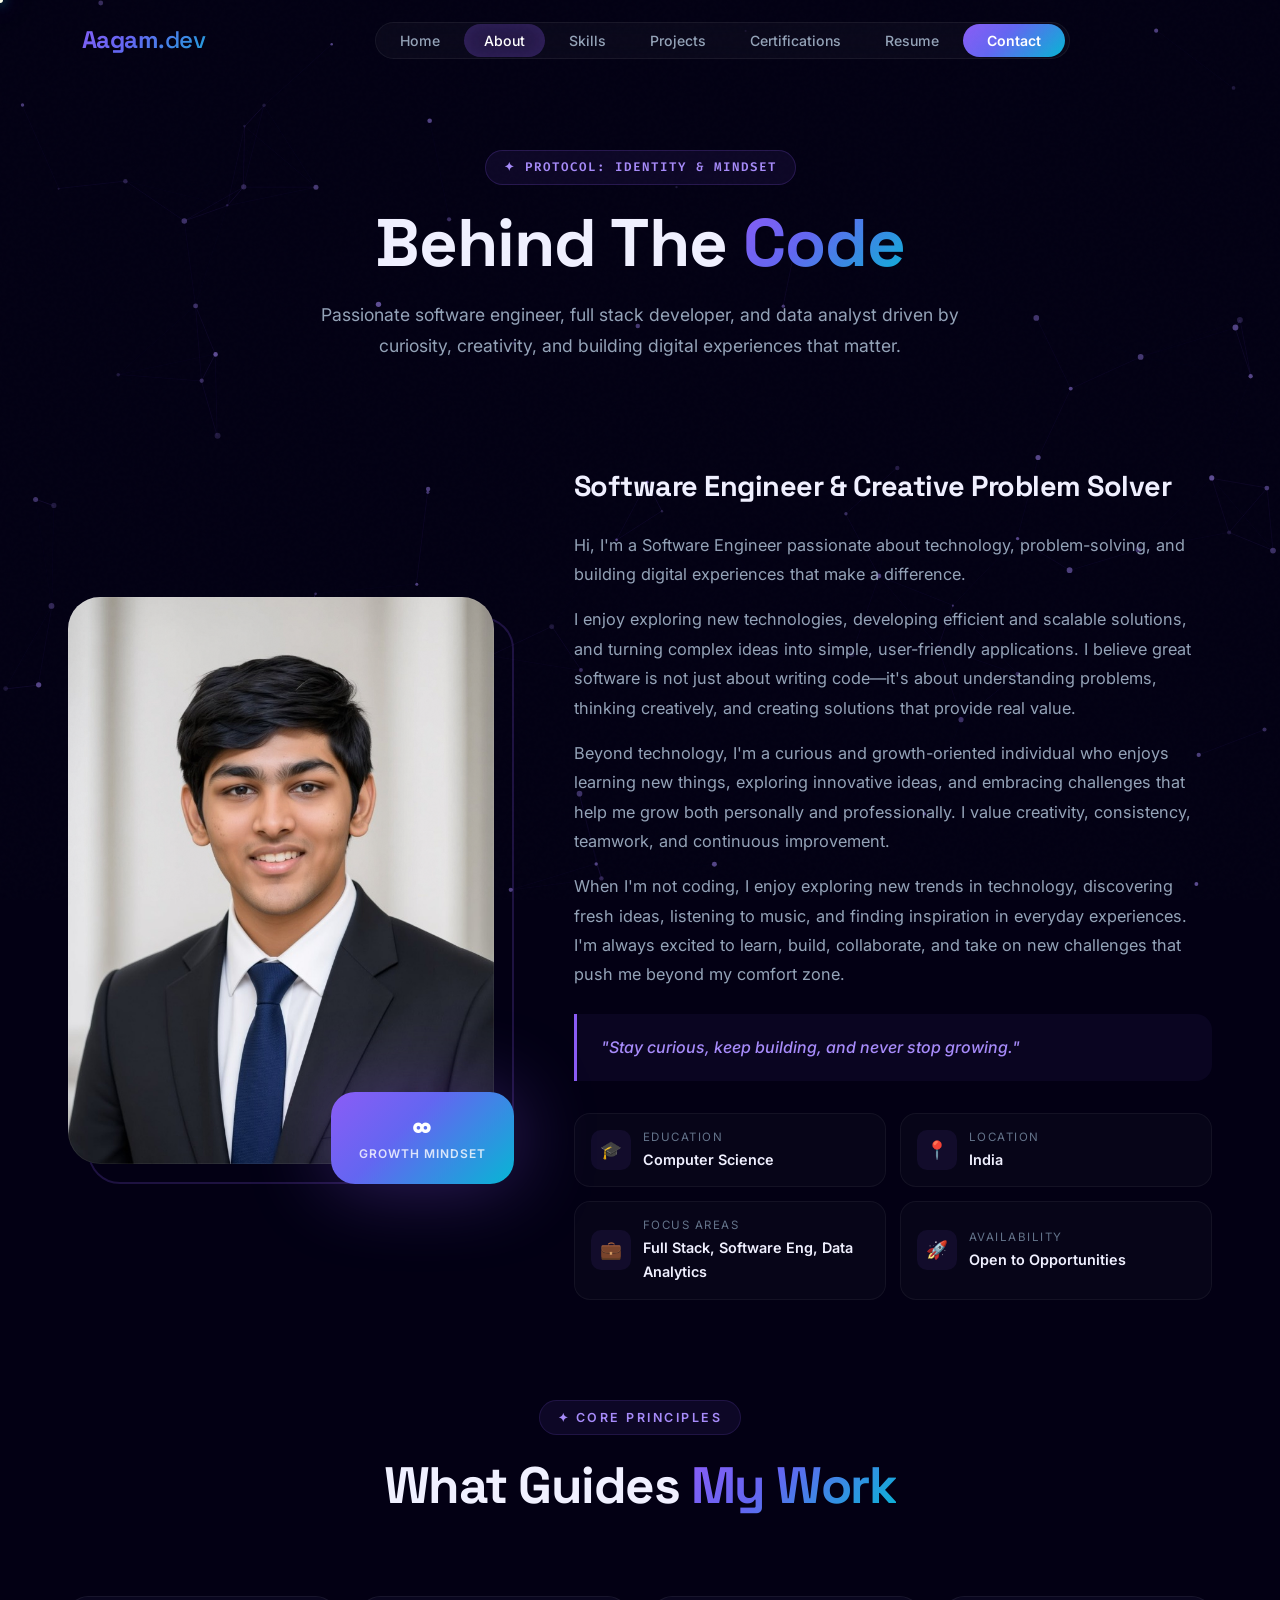
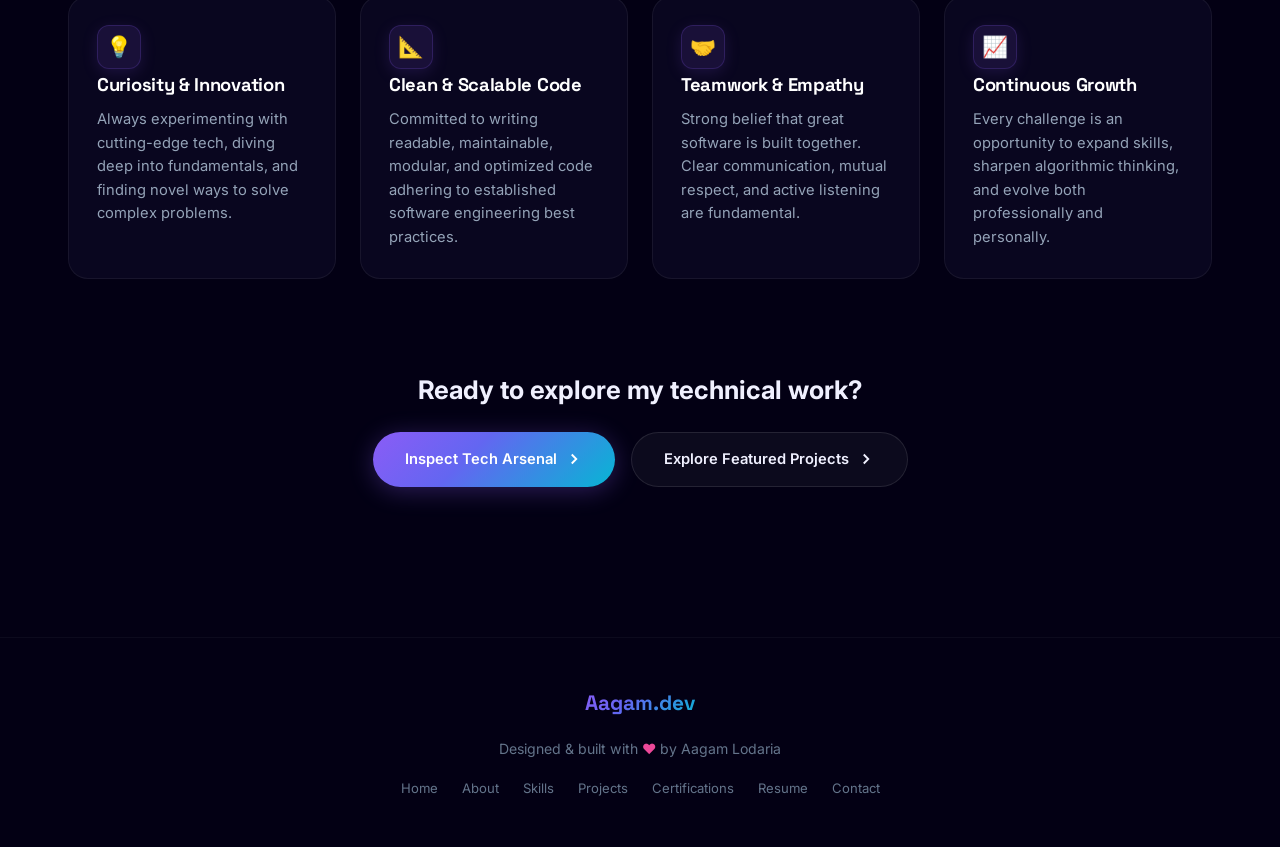
==== about.html @ 5f5c54a5 "Initial Portfolio Website Launch First official launch of my professional portfolio website." ====
<!DOCTYPE html>
<html lang="en">
<head>
  <meta charset="UTF-8">
  <meta name="viewport" content="width=device-width, initial-scale=1.0">
  <meta name="description" content="About Aagam Lodaria — Software Engineer, Full Stack Developer & Data Analyst. Learn about my philosophy, values, and journey.">
  <title>About Me — Aagam Lodaria</title>
  <link rel="stylesheet" href="style.css">
  <link rel="icon" href="data:image/svg+xml,<svg xmlns='http://www.w3.org/2000/svg' viewBox='0 0 100 100'><text y='.9em' font-size='90'>⚡</text></svg>">
</head>
<body data-theme="violet">

  <!-- Interactive Background Canvas -->
  <canvas id="neuroCanvas"></canvas>

  <!-- Custom Magnetic Cursor -->
  <div class="cursor-dot" id="cursorDot"></div>
  <div class="cursor-ring" id="cursorRing"></div>

  <!-- Scroll Progress Bar -->
  <div class="scroll-progress" id="scrollProgress"></div>

  <!-- Navigation -->
  <nav class="navbar" id="navbar">
    <div class="container">
      <a href="index.html" class="nav-logo">
        <span class="logo-bracket">&lt;</span>Aagam<span class="logo-dot">.dev</span><span class="logo-bracket">/&gt;</span>
      </a>
      <ul class="nav-links" id="navLinks">
        <li><a href="index.html" class="nav-link">Home</a></li>
        <li><a href="about.html" class="nav-link active">About</a></li>
        <li><a href="skills.html" class="nav-link">Skills</a></li>
        <li><a href="projects.html" class="nav-link">Projects</a></li>
        <li><a href="certifications.html" class="nav-link">Certifications</a></li>
        <li><a href="resume.html" class="nav-link">Resume</a></li>
        <li><a href="contact.html" class="nav-link nav-cta">Contact</a></li>
      </ul>
      <div class="nav-actions">
        <div class="nav-toggle" id="navToggle">
          <span></span>
          <span></span>
          <span></span>
        </div>
      </div>
    </div>
    <div class="nav-overlay" id="navOverlay"></div>
  </nav>

  <main id="mainContent">

    <!-- Page Header -->
    <section class="page-header-section">
      <div class="container">
        <div class="page-badge reveal">✦ Protocol: Identity & Mindset</div>
        <h1 class="page-title reveal reveal-delay-1">
          Behind The <span class="gradient-text">Code</span>
        </h1>
        <p class="page-subtitle reveal reveal-delay-2">
          Passionate software engineer, full stack developer, and data analyst driven by curiosity, creativity, and building digital experiences that matter.
        </p>
      </div>
    </section>

    <!-- Detailed About Section -->
    <section class="about" style="padding-top: 20px;">
      <div class="container">
        <div class="about-content">
          <div class="about-image-wrapper reveal reveal-delay-1">
            <div class="about-image">
              <img src="assets/images/aagam-photo.jpg" alt="Aagam Lodaria - Software Engineer">
            </div>
            <div class="about-image-frame"></div>
            <div class="about-badge">
              <div class="about-badge-number">∞</div>
              <div class="about-badge-label">Growth Mindset</div>
            </div>
          </div>

          <div class="about-text reveal reveal-delay-2">
            <h3>Software Engineer & Creative Problem Solver</h3>
            <p>
              Hi, I'm a Software Engineer passionate about technology, problem-solving, and building digital experiences that make a difference.
            </p>
            <p>
              I enjoy exploring new technologies, developing efficient and scalable solutions, and turning complex ideas into simple, user-friendly applications. I believe great software is not just about writing code—it's about understanding problems, thinking creatively, and creating solutions that provide real value.
            </p>
            <p>
              Beyond technology, I'm a curious and growth-oriented individual who enjoys learning new things, exploring innovative ideas, and embracing challenges that help me grow both personally and professionally. I value creativity, consistency, teamwork, and continuous improvement.
            </p>
            <p>
              When I'm not coding, I enjoy exploring new trends in technology, discovering fresh ideas, listening to music, and finding inspiration in everyday experiences. I'm always excited to learn, build, collaborate, and take on new challenges that push me beyond my comfort zone.
            </p>
            
            <div class="philosophy">
              "Stay curious, keep building, and never stop growing."
            </div>

            <div class="about-details">
              <div class="about-detail-item">
                <div class="about-detail-icon">🎓</div>
                <div class="about-detail-text">
                  <div class="about-detail-label">Education</div>
                  <div class="about-detail-value">Computer Science</div>
                </div>
              </div>
              <div class="about-detail-item">
                <div class="about-detail-icon">📍</div>
                <div class="about-detail-text">
                  <div class="about-detail-label">Location</div>
                  <div class="about-detail-value">India</div>
                </div>
              </div>
              <div class="about-detail-item">
                <div class="about-detail-icon">💼</div>
                <div class="about-detail-text">
                  <div class="about-detail-label">Focus Areas</div>
                  <div class="about-detail-value">Full Stack, Software Eng, Data Analytics</div>
                </div>
              </div>
              <div class="about-detail-item">
                <div class="about-detail-icon">🚀</div>
                <div class="about-detail-text">
                  <div class="about-detail-label">Availability</div>
                  <div class="about-detail-value">Open to Opportunities</div>
                </div>
              </div>
            </div>
          </div>
        </div>

        <!-- Core Engineering Pillars Grid -->
        <div style="margin-top: 100px;">
          <div class="section-header reveal">
            <div class="section-label">✦ Core Principles</div>
            <h2 class="section-title">
              What Guides <span class="gradient-text">My Work</span>
            </h2>
          </div>

          <div class="skills-grid" style="grid-template-columns: repeat(auto-fit, minmax(260px, 1fr));">
            <div class="skill-category reveal reveal-delay-1">
              <div class="skill-category-icon">💡</div>
              <h3>Curiosity & Innovation</h3>
              <p style="color: var(--text-secondary); font-size: 0.92rem; line-height: 1.6; margin-top: 8px;">
                Always experimenting with cutting-edge tech, diving deep into fundamentals, and finding novel ways to solve complex problems.
              </p>
            </div>

            <div class="skill-category reveal reveal-delay-2">
              <div class="skill-category-icon">📐</div>
              <h3>Clean & Scalable Code</h3>
              <p style="color: var(--text-secondary); font-size: 0.92rem; line-height: 1.6; margin-top: 8px;">
                Committed to writing readable, maintainable, modular, and optimized code adhering to established software engineering best practices.
              </p>
            </div>

            <div class="skill-category reveal reveal-delay-3">
              <div class="skill-category-icon">🤝</div>
              <h3>Teamwork & Empathy</h3>
              <p style="color: var(--text-secondary); font-size: 0.92rem; line-height: 1.6; margin-top: 8px;">
                Strong belief that great software is built together. Clear communication, mutual respect, and active listening are fundamental.
              </p>
            </div>

            <div class="skill-category reveal reveal-delay-4">
              <div class="skill-category-icon">📈</div>
              <h3>Continuous Growth</h3>
              <p style="color: var(--text-secondary); font-size: 0.92rem; line-height: 1.6; margin-top: 8px;">
                Every challenge is an opportunity to expand skills, sharpen algorithmic thinking, and evolve both professionally and personally.
              </p>
            </div>
          </div>
        </div>

        <!-- Next Page Navigation Banner -->
        <div style="margin: 90px 0 30px; text-align: center;" class="reveal">
          <h3 style="font-size: 1.6rem; margin-bottom: 20px;">Ready to explore my technical work?</h3>
          <div style="display: flex; gap: 16px; justify-content: center; flex-wrap: wrap;">
            <a href="skills.html" class="btn btn-primary">
              <span>Inspect Tech Arsenal</span>
              <svg width="18" height="18" viewBox="0 0 24 24" fill="none" stroke="currentColor" stroke-width="2.5"><polyline points="9 18 15 12 9 6"/></svg>
            </a>
            <a href="projects.html" class="btn btn-secondary">
              <span>Explore Featured Projects</span>
              <svg width="18" height="18" viewBox="0 0 24 24" fill="none" stroke="currentColor" stroke-width="2.5"><polyline points="9 18 15 12 9 6"/></svg>
            </a>
          </div>
        </div>

      </div>
    </section>

  </main>

  <!-- Footer -->
  <footer class="footer">
    <div class="container">
      <div class="footer-content">
        <div class="footer-logo">Aagam.dev</div>
        <p class="footer-text">
          Designed & built with <span class="heart">♥</span> by Aagam Lodaria
        </p>
        <div class="footer-links">
          <a href="index.html">Home</a>
          <a href="about.html">About</a>
          <a href="skills.html">Skills</a>
          <a href="projects.html">Projects</a>
          <a href="certifications.html">Certifications</a>
          <a href="resume.html">Resume</a>
          <a href="contact.html">Contact</a>
        </div>
      </div>
    </div>
  </footer>

  <script src="script.js"></script>
</body>
</html>
---- style.css ----
/* ========================================
   AAGAM LODARIA - PORTFOLIO WEBSITE
   Ultra Modern Design System v2.0
   ======================================== */

/* === Google Fonts === */
@import url('https://fonts.googleapis.com/css2?family=Inter:wght@300;400;500;600;700;800;900&family=Fira+Code:wght@400;500;600;700&family=Outfit:wght@300;400;500;600;700;800;900&family=Space+Grotesk:wght@300;400;500;600;700&display=swap');

/* === CSS Custom Properties & Dynamic Themes === */
:root,
body[data-theme="violet"] {
  --bg-primary: #030014;
  --bg-secondary: #07051a;
  --bg-tertiary: #0c0926;
  --bg-card: rgba(15, 12, 41, 0.55);
  --bg-card-hover: rgba(25, 20, 60, 0.7);
  --bg-glass: rgba(10, 8, 25, 0.72);

  --accent-purple: #8b5cf6;
  --accent-blue: #6366f1;
  --accent-cyan: #06b6d4;
  --accent-pink: #ec4899;
  --accent-green: #10b981;
  --accent-core: #a78bfa;
  --accent-orange: #f59e0b;

  --gradient-primary: linear-gradient(135deg, #8b5cf6 0%, #6366f1 40%, #06b6d4 100%);
  --gradient-secondary: linear-gradient(135deg, #ec4899 0%, #8b5cf6 100%);
  --gradient-aurora: linear-gradient(135deg, #667eea 0%, #764ba2 25%, #f093fb 50%, #06b6d4 75%, #667eea 100%);
  --gradient-mesh: radial-gradient(at 40% 20%, hsla(268, 82%, 60%, 0.15) 0px, transparent 50%),
    radial-gradient(at 80% 0%, hsla(189, 80%, 50%, 0.12) 0px, transparent 50%),
    radial-gradient(at 0% 50%, hsla(339, 80%, 60%, 0.1) 0px, transparent 50%);
  --gradient-glow: linear-gradient(135deg, rgba(139, 92, 246, 0.2), rgba(99, 102, 241, 0.2), rgba(6, 182, 212, 0.2));

  --border-subtle: rgba(255, 255, 255, 0.06);
  --border-glow: rgba(139, 92, 246, 0.4);
  --shadow-glow: 0 0 50px rgba(139, 92, 246, 0.2);
  --shadow-glow-intense: 0 0 80px rgba(139, 92, 246, 0.35);
  --shadow-card: 0 8px 32px rgba(0, 0, 0, 0.3);
  --shadow-card-hover: 0 20px 60px rgba(0, 0, 0, 0.5), 0 0 40px rgba(139, 92, 246, 0.15);
}

body[data-theme="cyan"] {
  --bg-primary: #020a12;
  --bg-secondary: #041420;
  --bg-tertiary: #071e30;
  --bg-card: rgba(6, 20, 38, 0.55);
  --bg-card-hover: rgba(10, 32, 56, 0.7);
  --bg-glass: rgba(6, 16, 30, 0.72);

  --accent-purple: #06b6d4;
  --accent-blue: #0ea5e9;
  --accent-cyan: #14b8a6;
  --accent-pink: #38bdf8;
  --accent-green: #10b981;
  --accent-core: #22d3ee;

  --gradient-primary: linear-gradient(135deg, #06b6d4 0%, #0ea5e9 50%, #3b82f6 100%);
  --gradient-secondary: linear-gradient(135deg, #2dd4bf 0%, #06b6d4 100%);
  --gradient-glow: linear-gradient(135deg, rgba(6, 182, 212, 0.2), rgba(14, 165, 233, 0.2));

  --border-subtle: rgba(6, 182, 212, 0.1);
  --border-glow: rgba(6, 182, 212, 0.45);
  --shadow-glow: 0 0 50px rgba(6, 182, 212, 0.25);
  --shadow-glow-intense: 0 0 80px rgba(6, 182, 212, 0.4);
}

body[data-theme="matrix"] {
  --bg-primary: #020804;
  --bg-secondary: #041208;
  --bg-tertiary: #081e10;
  --bg-card: rgba(6, 24, 12, 0.55);
  --bg-card-hover: rgba(10, 36, 18, 0.7);
  --bg-glass: rgba(4, 14, 8, 0.72);

  --accent-purple: #10b981;
  --accent-blue: #059669;
  --accent-cyan: #34d399;
  --accent-pink: #6ee7b7;
  --accent-green: #22c55e;
  --accent-core: #4ade80;

  --gradient-primary: linear-gradient(135deg, #10b981 0%, #059669 50%, #34d399 100%);
  --gradient-secondary: linear-gradient(135deg, #22c55e 0%, #10b981 100%);
  --gradient-glow: linear-gradient(135deg, rgba(16, 185, 129, 0.2), rgba(52, 211, 153, 0.2));

  --border-subtle: rgba(16, 185, 129, 0.1);
  --border-glow: rgba(16, 185, 129, 0.45);
  --shadow-glow: 0 0 50px rgba(16, 185, 129, 0.25);
  --shadow-glow-intense: 0 0 80px rgba(16, 185, 129, 0.4);
}

body[data-theme="blaze"] {
  --bg-primary: #0a0404;
  --bg-secondary: #140808;
  --bg-tertiary: #1e0e0e;
  --bg-card: rgba(28, 10, 10, 0.55);
  --bg-card-hover: rgba(44, 16, 16, 0.7);
  --bg-glass: rgba(16, 6, 6, 0.72);

  --accent-purple: #f97316;
  --accent-blue: #ef4444;
  --accent-cyan: #fbbf24;
  --accent-pink: #f43f5e;
  --accent-green: #10b981;
  --accent-core: #fb923c;

  --gradient-primary: linear-gradient(135deg, #f97316 0%, #ef4444 50%, #fbbf24 100%);
  --gradient-secondary: linear-gradient(135deg, #f43f5e 0%, #f97316 100%);
  --gradient-glow: linear-gradient(135deg, rgba(249, 115, 22, 0.2), rgba(239, 68, 68, 0.2));

  --border-subtle: rgba(249, 115, 22, 0.1);
  --border-glow: rgba(249, 115, 22, 0.45);
  --shadow-glow: 0 0 50px rgba(249, 115, 22, 0.25);
  --shadow-glow-intense: 0 0 80px rgba(249, 115, 22, 0.4);
}

:root {
  --text-primary: #f0f0ff;
  --text-secondary: #94a3b8;
  --text-tertiary: #64748b;
  --text-accent: var(--accent-core);

  --section-padding: 120px 0;
  --container-max: 1200px;
  --container-padding: 0 28px;

  --font-primary: 'Inter', -apple-system, BlinkMacSystemFont, sans-serif;
  --font-display: 'Space Grotesk', 'Outfit', sans-serif;
  --font-mono: 'Fira Code', monospace;

  --radius-sm: 10px;
  --radius-md: 16px;
  --radius-lg: 24px;
  --radius-xl: 32px;
  --radius-full: 9999px;

  --transition-fast: 0.15s cubic-bezier(0.4, 0, 0.2, 1);
  --transition-base: 0.3s cubic-bezier(0.4, 0, 0.2, 1);
  --transition-slow: 0.6s cubic-bezier(0.16, 1, 0.3, 1);
  --transition-spring: 0.5s cubic-bezier(0.34, 1.56, 0.64, 1);
}

/* === Reset & Base === */
*,
*::before,
*::after {
  margin: 0;
  padding: 0;
  box-sizing: border-box;
}

html {
  scroll-behavior: smooth;
  scrollbar-width: thin;
  scrollbar-color: var(--accent-purple) transparent;
}

html::-webkit-scrollbar {
  width: 5px;
}

html::-webkit-scrollbar-track {
  background: transparent;
}

html::-webkit-scrollbar-thumb {
  background: var(--accent-purple);
  border-radius: 3px;
}

body {
  font-family: var(--font-primary);
  background-color: var(--bg-primary);
  color: var(--text-primary);
  line-height: 1.7;
  overflow-x: hidden;
  -webkit-font-smoothing: antialiased;
  -moz-osx-font-smoothing: grayscale;
  transition: background-color 0.5s ease, color 0.5s ease;
}

body.intro-active {
  overflow: hidden;
}

/* Noise texture overlay for premium feel */
body::after {
  content: '';
  position: fixed;
  inset: 0;
  background-image: url("data:image/svg+xml,%3Csvg viewBox='0 0 256 256' xmlns='http://www.w3.org/2000/svg'%3E%3Cfilter id='noiseFilter'%3E%3CfeTurbulence type='fractalNoise' baseFrequency='0.9' numOctaves='4' stitchTiles='stitch'/%3E%3C/filter%3E%3Crect width='100%25' height='100%25' filter='url(%23noiseFilter)' opacity='0.03'/%3E%3C/svg%3E");
  pointer-events: none;
  z-index: 99998;
  opacity: 0.4;
}

::selection {
  background: rgba(139, 92, 246, 0.35);
  color: #fff;
}

a {
  text-decoration: none;
  color: inherit;
}

img {
  max-width: 100%;
  display: block;
}

ul {
  list-style: none;
}

.container {
  max-width: var(--container-max);
  margin: 0 auto;
  padding: var(--container-padding);
}


/* === Interactive Neural Background Canvas === */
#neuroCanvas {
  position: fixed;
  inset: 0;
  width: 100vw;
  height: 100vh;
  z-index: 0;
  pointer-events: none;
  opacity: 0.7;
}

/* === Matrix Rain Canvas (Easter Egg) === */
#matrixCanvas {
  position: fixed;
  inset: 0;
  width: 100vw;
  height: 100vh;
  z-index: 99990;
  pointer-events: none;
  opacity: 0;
  transition: opacity 0.5s ease;
}

#matrixCanvas.active {
  opacity: 0.92;
  pointer-events: auto;
}


/* === Custom Magnetic Fluid Cursor === */
.cursor-dot {
  position: fixed;
  top: 0;
  left: 0;
  width: 6px;
  height: 6px;
  background: #fff;
  box-shadow: 0 0 12px var(--accent-cyan), 0 0 30px var(--accent-purple);
  border-radius: 50%;
  pointer-events: none;
  z-index: 999999;
  transform: translate(-50%, -50%);
  transition: opacity 0.2s ease, transform 0.05s linear;
  mix-blend-mode: difference;
}

.cursor-ring {
  position: fixed;
  top: 0;
  left: 0;
  width: 36px;
  height: 36px;
  border: 1.5px solid rgba(139, 92, 246, 0.5);
  box-shadow: 0 0 20px rgba(139, 92, 246, 0.15);
  border-radius: 50%;
  pointer-events: none;
  z-index: 999998;
  transform: translate(-50%, -50%);
  transition: width 0.35s var(--transition-spring), height 0.35s var(--transition-spring), border-color 0.25s ease, background 0.25s ease;
}

.cursor-ring.hover-active {
  width: 60px;
  height: 60px;
  border-color: var(--accent-cyan);
  background: rgba(6, 182, 212, 0.06);
  backdrop-filter: blur(4px);
}

.cursor-ring.click-active {
  transform: translate(-50%, -50%) scale(0.7);
}

/* Screen click shockwave */
.click-ripple {
  position: fixed;
  border-radius: 50%;
  border: 1px solid var(--accent-cyan);
  pointer-events: none;
  z-index: 999990;
  animation: ripple-spread 0.6s cubic-bezier(0.1, 0.8, 0.3, 1) forwards;
}

@keyframes ripple-spread {
  0% {
    width: 0;
    height: 0;
    opacity: 1;
    transform: translate(-50%, -50%) scale(0);
  }

  100% {
    width: 120px;
    height: 120px;
    opacity: 0;
    transform: translate(-50%, -50%) scale(1);
  }
}

@media (pointer: coarse) {

  .cursor-dot,
  .cursor-ring {
    display: none;
  }
}


/* =============================================
   SCROLL PROGRESS BAR
   ============================================= */
.scroll-progress {
  position: fixed;
  top: 0;
  left: 0;
  height: 2px;
  width: 0%;
  background: var(--gradient-primary);
  z-index: 100000;
  transition: width 0.05s linear;
  box-shadow: 0 0 12px var(--accent-purple);
}


/* =============================================
   HYPERSPACE INTRO / SPLASH SCREEN
   ============================================= */
.intro-screen {
  position: fixed;
  inset: 0;
  z-index: 99999;
  background: #020010;
  display: flex;
  align-items: center;
  justify-content: center;
  overflow: hidden;
  perspective: 1200px;
}

.intro-screen.phase-exit {
  animation: intro-dimensional-warp 1.1s cubic-bezier(0.76, 0, 0.24, 1) forwards;
}

.intro-skip {
  position: absolute;
  bottom: 28px;
  right: 32px;
  z-index: 50;
  display: inline-flex;
  align-items: center;
  gap: 8px;
  padding: 10px 24px;
  background: rgba(255, 255, 255, 0.06);
  border: 1px solid rgba(255, 255, 255, 0.1);
  border-radius: var(--radius-full);
  color: var(--text-primary);
  font-family: var(--font-mono);
  font-size: 0.8rem;
  font-weight: 600;
  letter-spacing: 1.5px;
  cursor: pointer;
  transition: var(--transition-base);
  backdrop-filter: blur(16px);
  -webkit-backdrop-filter: blur(16px);
}

.intro-skip:hover {
  background: var(--gradient-primary);
  border-color: transparent;
  box-shadow: var(--shadow-glow);
  transform: translateY(-2px);
}

/* Background Glowing Orbs & Cyber 3D Grid */
.intro-bg {
  position: absolute;
  inset: 0;
  overflow: hidden;
}

.intro-orb {
  position: absolute;
  border-radius: 50%;
  filter: blur(130px);
  opacity: 0;
  animation: intro-orb-appear 1.8s ease forwards;
}

.intro-orb-1 {
  width: 650px;
  height: 650px;
  background: var(--accent-purple);
  top: -15%;
  right: -10%;
  animation-delay: 0.2s;
}

.intro-orb-2 {
  width: 550px;
  height: 550px;
  background: var(--accent-blue);
  bottom: -15%;
  left: -10%;
  animation-delay: 0.4s;
}

.intro-orb-3 {
  width: 450px;
  height: 450px;
  background: var(--accent-cyan);
  top: 35%;
  left: 35%;
  animation-delay: 0.6s;
}

.intro-grid-perspective {
  position: absolute;
  inset: 0;
  background-image:
    linear-gradient(rgba(139, 92, 246, 0.05) 1px, transparent 1px),
    linear-gradient(90deg, rgba(139, 92, 246, 0.05) 1px, transparent 1px);
  background-size: 60px 60px;
  transform: perspective(600px) rotateX(65deg) translateY(-80px);
  transform-origin: center bottom;
  opacity: 0.35;
  mask-image: linear-gradient(to top, rgba(0, 0, 0, 1) 0%, transparent 80%);
  -webkit-mask-image: linear-gradient(to top, rgba(0, 0, 0, 1) 0%, transparent 80%);
}

/* Stage 1: PORTFOLIO 3D Chromatic Text */
.intro-text-wrapper {
  position: absolute;
  display: flex;
  flex-direction: column;
  align-items: center;
  gap: 18px;
  z-index: 2;
  transform-style: preserve-3d;
  transition: opacity 0.8s ease, transform 0.8s cubic-bezier(0.16, 1, 0.3, 1);
}

.intro-badge,
.intro-biometric-tag {
  display: none !important;
}

.intro-line-top,
.intro-line-bottom {
  width: 0;
  height: 2px;
  background: var(--gradient-primary);
  box-shadow: 0 0 10px var(--accent-purple);
  transition: width 1s cubic-bezier(0.16, 1, 0.3, 1);
}

.intro-line-top.visible,
.intro-line-bottom.visible {
  width: 280px;
}

.intro-title {
  font-family: var(--font-display);
  font-size: clamp(3.8rem, 11vw, 8.5rem);
  font-weight: 900;
  letter-spacing: 16px;
  text-transform: uppercase;
  display: flex;
  overflow: visible;
  perspective: 1000px;
  margin: 8px 0;
  text-shadow: 0 0 40px rgba(139, 92, 246, 0.4);
}

.intro-letter {
  display: inline-block;
  background: var(--gradient-primary);
  -webkit-background-clip: text;
  -webkit-text-fill-color: transparent;
  background-clip: text;
  opacity: 0;
  transform: translateZ(-300px) rotateX(-90deg) scale(0.3);
  position: relative;
  transition: transform 0.3s ease, filter 0.3s ease;
}

.intro-letter.animate {
  animation: letter-warp-assemble 0.7s cubic-bezier(0.34, 1.56, 0.64, 1) forwards;
}

.intro-letter:hover {
  transform: translateY(-12px) scale(1.15) rotateZ(5deg);
  filter: drop-shadow(0 0 20px var(--accent-cyan));
}

.intro-subtitle {
  font-family: var(--font-mono);
  font-size: clamp(0.9rem, 2vw, 1.35rem);
  font-weight: 500;
  letter-spacing: 8px;
  text-transform: uppercase;
  color: var(--text-secondary);
  opacity: 0;
  transform: translateY(12px);
  transition: all 0.8s ease;
}

.intro-subtitle.visible {
  opacity: 1;
  transform: translateY(0);
}

.intro-loader-bar {
  width: 180px;
  height: 3px;
  background: rgba(255, 255, 255, 0.06);
  border-radius: var(--radius-full);
  overflow: hidden;
  margin-top: 10px;
}

.intro-loader-fill {
  width: 0%;
  height: 100%;
  background: var(--gradient-primary);
  box-shadow: 0 0 10px var(--accent-cyan);
  transition: width 0.1s linear;
}

.intro-text-wrapper.fade-out {
  animation: intro-stage1-zoom-through 0.9s cubic-bezier(0.7, 0, 0.3, 1) forwards;
}

@keyframes letter-warp-assemble {
  0% {
    opacity: 0;
    transform: translateZ(-400px) translateY(80px) rotateX(-90deg) rotateY(-40deg);
    filter: blur(12px) drop-shadow(-4px 0 0 rgba(236, 72, 153, 0.8)) drop-shadow(4px 0 0 rgba(6, 182, 212, 0.8));
  }

  60% {
    opacity: 1;
    transform: translateZ(40px) translateY(-10px) rotateX(10deg) rotateY(5deg);
    filter: blur(0) drop-shadow(-2px 0 0 rgba(236, 72, 153, 0.6)) drop-shadow(2px 0 0 rgba(6, 182, 212, 0.6));
  }

  100% {
    opacity: 1;
    transform: translateZ(0) translateY(0) rotateX(0deg) rotateY(0deg);
    filter: drop-shadow(0 0 15px rgba(139, 92, 246, 0.5));
  }
}

@keyframes intro-stage1-zoom-through {
  0% {
    opacity: 1;
    transform: translateZ(0) scale(1);
    filter: blur(0);
  }

  100% {
    opacity: 0;
    transform: translateZ(600px) scale(2.5);
    filter: blur(20px);
  }
}

/* Stage 2: Holographic Photo Portal */
.intro-photo-wrapper {
  position: absolute;
  display: flex;
  flex-direction: column;
  align-items: center;
  gap: 20px;
  z-index: 2;
  opacity: 0;
  pointer-events: none;
  perspective: 1000px;
  transform: translateZ(-200px) scale(0.6);
  transition: all 1s cubic-bezier(0.16, 1, 0.3, 1);
}

.intro-photo-wrapper.visible {
  opacity: 1;
  pointer-events: auto;
  transform: translateZ(0) scale(1);
}

.intro-photo-ring {
  position: absolute;
  border-radius: 50%;
  pointer-events: none;
}

.intro-ring-outer {
  width: 290px;
  height: 290px;
  top: 50%;
  left: 50%;
  transform: translate(-50%, -70%);
  border: 1.5px dashed rgba(139, 92, 246, 0.35);
  box-shadow: 0 0 35px rgba(139, 92, 246, 0.15);
  animation: gyro-spin-clockwise 14s linear infinite;
}

.intro-ring-mid {
  width: 250px;
  height: 250px;
  top: 50%;
  left: 50%;
  transform: translate(-50%, -70%);
  border: 1px solid rgba(6, 182, 212, 0.25);
  border-top-color: transparent;
  border-bottom-color: transparent;
  animation: gyro-spin-counter 9s linear infinite;
}

.intro-ring-inner {
  width: 220px;
  height: 220px;
  top: 50%;
  left: 50%;
  transform: translate(-50%, -70%);
  border: 1.5px solid rgba(59, 130, 246, 0.2);
  box-shadow: inset 0 0 25px rgba(59, 130, 246, 0.2);
  animation: gyro-pulse 3s ease-in-out infinite alternate;
}

.ring-tick {
  position: absolute;
  width: 5px;
  height: 5px;
  background: var(--accent-cyan);
  border-radius: 50%;
  box-shadow: 0 0 10px var(--accent-cyan);
}

.ring-tick-0 {
  top: -3px;
  left: calc(50% - 3px);
}

.ring-tick-90 {
  top: calc(50% - 3px);
  right: -3px;
}

.ring-tick-180 {
  bottom: -3px;
  left: calc(50% - 3px);
}

.ring-tick-270 {
  top: calc(50% - 3px);
  left: -3px;
}

@keyframes gyro-spin-clockwise {
  from {
    transform: translate(-50%, -70%) rotate(0deg);
  }

  to {
    transform: translate(-50%, -70%) rotate(360deg);
  }
}

@keyframes gyro-spin-counter {
  from {
    transform: translate(-50%, -70%) rotate(360deg);
  }

  to {
    transform: translate(-50%, -70%) rotate(0deg);
  }
}

@keyframes gyro-pulse {
  0% {
    transform: translate(-50%, -70%) scale(0.96);
    opacity: 0.5;
  }

  100% {
    transform: translate(-50%, -70%) scale(1.04);
    opacity: 1;
  }
}

.intro-photo {
  width: 195px;
  height: 195px;
  border-radius: 50%;
  overflow: hidden;
  position: relative;
  border: 3px solid rgba(139, 92, 246, 0.5);
  box-shadow: 0 0 70px rgba(139, 92, 246, 0.35), 0 0 140px rgba(6, 182, 212, 0.2);
  opacity: 0;
  transform: scale(0.4) rotate(-15deg);
  transition: all 1.2s cubic-bezier(0.34, 1.56, 0.64, 1);
}

.intro-photo.visible {
  opacity: 1;
  transform: scale(1) rotate(0deg);
}

.intro-photo img {
  width: 100%;
  height: 100%;
  object-fit: cover;
  object-position: center top;
}

.intro-photo-scanner {
  position: absolute;
  top: 0;
  left: 0;
  width: 100%;
  height: 4px;
  background: linear-gradient(90deg, transparent, #10b981, #fff, #10b981, transparent);
  box-shadow: 0 0 15px #10b981, 0 0 30px #10b981;
  animation: biometric-sweep 2s ease-in-out infinite alternate;
  opacity: 0.85;
}

@keyframes biometric-sweep {
  0% {
    top: 0%;
  }

  100% {
    top: 96%;
  }
}

.intro-photo-glitch {
  position: absolute;
  inset: 0;
  background: transparent;
}

.intro-photo-name {
  font-family: var(--font-display);
  font-size: clamp(1.8rem, 4vw, 2.4rem);
  font-weight: 800;
  letter-spacing: -0.5px;
  background: var(--gradient-primary);
  -webkit-background-clip: text;
  -webkit-text-fill-color: transparent;
  background-clip: text;
  opacity: 0;
  transform: translateY(15px);
  transition: all 0.8s ease;
  margin-top: 4px;
}

.intro-photo-name.visible {
  opacity: 1;
  transform: translateY(0);
}

.intro-photo-role {
  font-family: var(--font-mono);
  font-size: 0.88rem;
  color: var(--text-secondary);
  letter-spacing: 1.5px;
  text-align: center;
  opacity: 0;
  transform: translateY(15px);
  transition: all 0.8s ease;
}

.intro-photo-role.visible {
  opacity: 1;
  transform: translateY(0);
}

/* Stage 3 Shockwave */
.intro-shockwave {
  position: absolute;
  top: 50%;
  left: 50%;
  width: 0;
  height: 0;
  border-radius: 50%;
  background: radial-gradient(circle, rgba(255, 255, 255, 0.9) 0%, rgba(6, 182, 212, 0.7) 30%, rgba(139, 92, 246, 0.5) 60%, transparent 80%);
  transform: translate(-50%, -50%);
  pointer-events: none;
  opacity: 0;
  z-index: 100;
}

.intro-shockwave.trigger {
  animation: shockwave-blast 1.2s cubic-bezier(0.16, 1, 0.3, 1) forwards;
}

@keyframes shockwave-blast {
  0% {
    width: 0;
    height: 0;
    opacity: 1;
  }

  50% {
    opacity: 0.9;
  }

  100% {
    width: 350vmax;
    height: 350vmax;
    opacity: 0;
  }
}

@keyframes intro-dimensional-warp {
  0% {
    opacity: 1;
    transform: scale(1);
    filter: brightness(1) blur(0px);
  }

  30% {
    filter: brightness(2) blur(4px);
  }

  100% {
    opacity: 0;
    transform: scale(1.15);
    filter: brightness(3) blur(20px);
    pointer-events: none;
  }
}


/* =============================================
   NAVBAR — Ultra Modern Floating Glass
   ============================================= */
.navbar {
  position: fixed;
  top: 0;
  width: 100%;
  z-index: 10000;
  padding: 20px 0;
  transition: all 0.4s cubic-bezier(0.16, 1, 0.3, 1);
}

.navbar.scrolled {
  padding: 10px 0;
  background: rgba(3, 0, 20, 0.65);
  backdrop-filter: blur(24px) saturate(180%);
  -webkit-backdrop-filter: blur(24px) saturate(180%);
  border-bottom: 1px solid rgba(255, 255, 255, 0.04);
}

.navbar .container {
  display: flex;
  align-items: center;
  justify-content: space-between;
}

.nav-logo {
  font-family: var(--font-display);
  font-size: 1.5rem;
  font-weight: 800;
  letter-spacing: -0.5px;
  background: var(--gradient-primary);
  -webkit-background-clip: text;
  -webkit-text-fill-color: transparent;
  background-clip: text;
  position: relative;
}

.nav-logo .logo-bracket {
  color: var(--accent-cyan);
  font-family: var(--font-mono);
  font-weight: 600;
  opacity: 0.8;
}

.nav-logo .logo-dot {
  color: var(--accent-core);
  font-weight: 500;
}

.nav-links {
  display: flex;
  align-items: center;
  gap: 4px;
  background: rgba(255, 255, 255, 0.03);
  border: 1px solid rgba(255, 255, 255, 0.06);
  border-radius: var(--radius-full);
  padding: 4px;
  backdrop-filter: blur(12px);
  -webkit-backdrop-filter: blur(12px);
}

.nav-link {
  padding: 8px 20px;
  border-radius: var(--radius-full);
  font-size: 0.88rem;
  font-weight: 500;
  color: var(--text-secondary);
  transition: all 0.3s ease;
  position: relative;
}

.nav-link:hover {
  color: var(--text-primary);
}

.nav-link.active {
  color: #fff;
  background: rgba(139, 92, 246, 0.2);
  box-shadow: inset 0 0 20px rgba(139, 92, 246, 0.15);
}

.nav-link.nav-cta {
  background: var(--gradient-primary);
  color: #fff;
  padding: 8px 24px;
  font-weight: 600;
}

.nav-link.nav-cta:hover {
  box-shadow: 0 0 24px rgba(139, 92, 246, 0.4);
  transform: translateY(-1px);
}

/* Navigation Dropdown Menu */
.nav-dropdown-wrapper {
  position: relative;
  display: inline-flex;
  align-items: center;
}

.nav-dropdown-btn {
  display: inline-flex;
  align-items: center;
  gap: 5px;
  background: transparent;
  border: none;
  padding: 8px 16px;
  border-radius: var(--radius-full);
  font-size: 0.88rem;
  font-weight: 500;
  color: var(--text-secondary);
  cursor: pointer;
  font-family: inherit;
  transition: var(--transition-base);
}

.nav-dropdown-btn:hover,
.nav-dropdown-wrapper:hover .nav-dropdown-btn,
.nav-dropdown-btn.active {
  color: var(--text-primary);
  background: rgba(255, 255, 255, 0.05);
}

.nav-dropdown-arrow {
  font-size: 0.72rem;
  transition: transform var(--transition-fast);
}

.nav-dropdown-wrapper:hover .nav-dropdown-arrow {
  transform: rotate(180deg);
}

.nav-dropdown-menu {
  position: absolute;
  top: 100%;
  left: 50%;
  transform: translateX(-50%) translateY(12px);
  background: rgba(12, 8, 30, 0.9);
  backdrop-filter: blur(24px);
  -webkit-backdrop-filter: blur(24px);
  border: 1px solid rgba(255, 255, 255, 0.08);
  border-radius: 16px;
  padding: 8px;
  min-width: 220px;
  opacity: 0;
  visibility: hidden;
  pointer-events: none;
  box-shadow: 0 24px 48px rgba(0, 0, 0, 0.5), 0 0 0 1px rgba(255, 255, 255, 0.04);
  transition: all var(--transition-fast);
  z-index: 1000;
  display: flex;
  flex-direction: column;
  gap: 2px;
}

.nav-dropdown-wrapper:hover .nav-dropdown-menu,
.nav-dropdown-wrapper:focus-within .nav-dropdown-menu {
  opacity: 1;
  visibility: visible;
  pointer-events: auto;
  transform: translateX(-50%) translateY(6px);
}

.nav-dropdown-link {
  display: flex !important;
  align-items: center !important;
  gap: 10px !important;
  padding: 10px 14px !important;
  border-radius: 10px !important;
  color: var(--text-secondary) !important;
  text-decoration: none !important;
  font-size: 0.88rem !important;
  font-weight: 500 !important;
  transition: all var(--transition-fast) !important;
  width: 100% !important;
}

.nav-dropdown-link:hover,
.nav-dropdown-link.active {
  background: rgba(139, 92, 246, 0.12) !important;
  color: #fff !important;
  transform: translateX(3px);
}

.nav-dropdown-link .dropdown-icon {
  font-size: 1rem;
}

/* Nav actions & Mobile Toggle */
.nav-actions {
  display: flex;
  align-items: center;
  gap: 16px;
}

.nav-toggle {
  display: none;
  flex-direction: column;
  gap: 5px;
  cursor: pointer;
  padding: 5px;
  z-index: 1001;
}

.nav-toggle span {
  width: 24px;
  height: 2px;
  background: var(--text-primary);
  border-radius: 2px;
  transition: var(--transition-base);
}

.nav-toggle.active span:nth-child(1) {
  transform: rotate(45deg) translate(5px, 5px);
}

.nav-toggle.active span:nth-child(2) {
  opacity: 0;
}

.nav-toggle.active span:nth-child(3) {
  transform: rotate(-45deg) translate(5px, -5px);
}

/* Removed / hidden elements */
.cyber-dock,
.terminal-modal,
#matrixCanvas,
.nav-sound-btn,
.hud-corner,
.intro-hud,
.intro-biometric-tag,
.intro-badge,
.page-wipe-overlay {
  display: none !important;
}


/* =============================================
   SECTION HEADINGS — Minimal + Impactful
   ============================================= */
.section-header {
  text-align: center;
  margin-bottom: 80px;
}

.section-label {
  display: inline-flex;
  align-items: center;
  gap: 8px;
  padding: 6px 18px;
  border-radius: var(--radius-full);
  background: rgba(139, 92, 246, 0.08);
  border: 1px solid rgba(139, 92, 246, 0.15);
  font-size: 0.78rem;
  font-weight: 600;
  color: var(--accent-core);
  text-transform: uppercase;
  letter-spacing: 2.5px;
  margin-bottom: 22px;
}

.section-title {
  font-family: var(--font-display);
  font-size: clamp(2rem, 4.5vw, 3.2rem);
  font-weight: 800;
  letter-spacing: -1.5px;
  line-height: 1.15;
  margin-bottom: 18px;
}

.section-title .gradient-text {
  background: var(--gradient-primary);
  -webkit-background-clip: text;
  -webkit-text-fill-color: transparent;
  background-clip: text;
}

.section-subtitle {
  font-size: 1.05rem;
  color: var(--text-secondary);
  max-width: 600px;
  margin: 0 auto;
  line-height: 1.8;
}


/* =============================================
   HERO SECTION — Cinematic & Impactful
   ============================================= */
.hero {
  min-height: 100vh;
  display: flex;
  align-items: center;
  position: relative;
  overflow: hidden;
  padding-top: 80px;
}

/* Aurora background effect */
.hero-bg {
  position: absolute;
  inset: 0;
  overflow: hidden;
  z-index: 0;
}

.hero-orb {
  position: absolute;
  border-radius: 50%;
  filter: blur(120px);
  opacity: 0.3;
}

.hero-orb:nth-child(1) {
  width: 600px;
  height: 600px;
  background: var(--accent-purple);
  top: -200px;
  right: -100px;
  animation: aurora-drift-1 20s ease-in-out infinite;
}

.hero-orb:nth-child(2) {
  width: 500px;
  height: 500px;
  background: var(--accent-blue);
  bottom: -150px;
  left: -100px;
  animation: aurora-drift-2 25s ease-in-out infinite;
}

.hero-orb:nth-child(3) {
  width: 400px;
  height: 400px;
  background: var(--accent-cyan);
  top: 50%;
  left: 50%;
  transform: translate(-50%, -50%);
  animation: aurora-drift-3 30s ease-in-out infinite;
}

.hero-orb:nth-child(4) {
  width: 300px;
  height: 300px;
  background: var(--accent-pink);
  bottom: 10%;
  right: 20%;
  animation: aurora-drift-4 22s ease-in-out infinite;
}

@keyframes aurora-drift-1 {

  0%,
  100% {
    transform: translate(0, 0) scale(1);
    opacity: 0.3;
  }

  25% {
    transform: translate(-60px, 80px) scale(1.2);
    opacity: 0.45;
  }

  50% {
    transform: translate(30px, 50px) scale(0.9);
    opacity: 0.25;
  }

  75% {
    transform: translate(-30px, -30px) scale(1.1);
    opacity: 0.35;
  }
}

@keyframes aurora-drift-2 {

  0%,
  100% {
    transform: translate(0, 0) scale(1);
  }

  33% {
    transform: translate(80px, -60px) scale(1.15);
  }

  66% {
    transform: translate(-40px, 40px) scale(0.95);
  }
}

@keyframes aurora-drift-3 {

  0%,
  100% {
    transform: translate(-50%, -50%) scale(1);
  }

  25% {
    transform: translate(-45%, -55%) scale(1.15);
  }

  50% {
    transform: translate(-55%, -45%) scale(0.9);
  }

  75% {
    transform: translate(-48%, -52%) scale(1.1);
  }
}

@keyframes aurora-drift-4 {

  0%,
  100% {
    transform: translate(0, 0) scale(1);
  }

  30% {
    transform: translate(-60px, -40px) scale(1.1);
  }

  60% {
    transform: translate(40px, 20px) scale(0.9);
  }
}

/* Dot grid pattern */
.hero-grid {
  position: absolute;
  inset: 0;
  background-image: radial-gradient(rgba(255, 255, 255, 0.03) 1px, transparent 1px);
  background-size: 40px 40px;
  z-index: 1;
}

.hero-content-grid {
  position: relative;
  z-index: 2;
  display: grid;
  grid-template-columns: 1.3fr 1fr;
  gap: 60px;
  align-items: center;
}

.hero-content {
  position: relative;
}

.hero-greeting {
  display: inline-flex;
  align-items: center;
  gap: 10px;
  font-size: 1.05rem;
  font-weight: 500;
  color: var(--text-secondary);
  margin-bottom: 16px;
  opacity: 0;
  animation: fade-in-up 0.8s ease forwards;
  animation-delay: 0.2s;
}

.hero-greeting .wave {
  display: inline-block;
  animation: wave-hand 2.5s ease-in-out infinite;
  transform-origin: 70% 70%;
  font-size: 1.4rem;
}

.hero-name {
  font-family: var(--font-display);
  font-size: clamp(3rem, 6vw, 5rem);
  font-weight: 900;
  letter-spacing: -3px;
  line-height: 1.05;
  margin-bottom: 8px;
  opacity: 0;
  animation: fade-in-up 0.8s ease forwards;
  animation-delay: 0.4s;
}

.hero-name .highlight {
  background: var(--gradient-primary);
  -webkit-background-clip: text;
  -webkit-text-fill-color: transparent;
  background-clip: text;
  position: relative;
}

.hero-typing-wrapper {
  display: flex;
  align-items: center;
  gap: 4px;
  font-size: clamp(1.2rem, 2.5vw, 1.5rem);
  font-weight: 600;
  color: var(--text-accent);
  margin-bottom: 24px;
  min-height: 2.5em;
  opacity: 0;
  animation: fade-in-up 0.8s ease forwards;
  animation-delay: 0.6s;
}

.typed-text {
  background: var(--gradient-secondary);
  -webkit-background-clip: text;
  -webkit-text-fill-color: transparent;
  background-clip: text;
}

.typing-cursor {
  display: inline-block;
  width: 3px;
  height: 1.4em;
  background: var(--accent-purple);
  border-radius: 2px;
  animation: blink-cursor 0.8s step-end infinite;
  vertical-align: middle;
}

.hero-description {
  font-size: 1.05rem;
  color: var(--text-secondary);
  line-height: 1.8;
  max-width: 540px;
  margin-bottom: 36px;
  opacity: 0;
  animation: fade-in-up 0.8s ease forwards;
  animation-delay: 0.8s;
}

.hero-cta {
  display: flex;
  gap: 14px;
  flex-wrap: wrap;
  opacity: 0;
  animation: fade-in-up 0.8s ease forwards;
  animation-delay: 1s;
}

/* === Buttons — Liquid Glass === */
.btn {
  display: inline-flex;
  align-items: center;
  gap: 8px;
  padding: 14px 32px;
  border-radius: var(--radius-full);
  font-size: 0.92rem;
  font-weight: 600;
  font-family: var(--font-primary);
  cursor: pointer;
  transition: all 0.3s cubic-bezier(0.16, 1, 0.3, 1);
  border: none;
  position: relative;
  overflow: hidden;
}

.btn-primary {
  background: var(--gradient-primary);
  color: #fff;
  box-shadow: 0 4px 24px rgba(139, 92, 246, 0.3);
}

.btn-primary:hover {
  transform: translateY(-3px) scale(1.02);
  box-shadow: 0 12px 40px rgba(139, 92, 246, 0.45);
}

.btn-primary::after {
  content: '';
  position: absolute;
  inset: 0;
  background: linear-gradient(135deg, rgba(255, 255, 255, 0.25), transparent);
  opacity: 0;
  transition: var(--transition-base);
}

.btn-primary:hover::after {
  opacity: 1;
}

.btn-secondary {
  background: rgba(255, 255, 255, 0.04);
  color: var(--text-primary);
  border: 1px solid rgba(255, 255, 255, 0.1);
  backdrop-filter: blur(12px);
}

.btn-secondary:hover {
  border-color: var(--accent-purple);
  background: rgba(139, 92, 246, 0.1);
  transform: translateY(-3px);
  box-shadow: 0 0 30px rgba(139, 92, 246, 0.2);
}

/* Hero Stats */
.hero-stats {
  display: flex;
  gap: 48px;
  margin-top: 56px;
  opacity: 0;
  animation: fade-in-up 0.8s ease forwards;
  animation-delay: 1.2s;
}

.hero-stat {
  text-align: left;
}

.hero-stat-number {
  font-family: var(--font-display);
  font-size: 2rem;
  font-weight: 800;
  background: var(--gradient-primary);
  -webkit-background-clip: text;
  -webkit-text-fill-color: transparent;
  background-clip: text;
  line-height: 1.2;
}

.hero-stat-label {
  font-size: 0.78rem;
  color: var(--text-tertiary);
  font-weight: 500;
  text-transform: uppercase;
  letter-spacing: 1.5px;
}


/* === Hero Photo — Glass Morphism Portrait === */
.hero-photo-wrapper {
  position: relative;
  display: flex;
  align-items: center;
  justify-content: center;
  opacity: 0;
  animation: fade-in-up 1s ease forwards;
  animation-delay: 0.6s;
}

.hero-photo-glow {
  position: absolute;
  width: 360px;
  height: 360px;
  border-radius: 50%;
  background: radial-gradient(circle, rgba(139, 92, 246, 0.2) 0%, rgba(6, 182, 212, 0.1) 50%, transparent 70%);
  animation: glow-rotate 12s linear infinite;
}

@keyframes glow-rotate {
  0% {
    transform: rotate(0deg);
  }

  100% {
    transform: rotate(360deg);
  }
}

.hero-photo {
  width: 320px;
  height: 320px;
  border-radius: 50%;
  overflow: hidden;
  border: 2px solid rgba(139, 92, 246, 0.25);
  box-shadow: 0 0 60px rgba(139, 92, 246, 0.15), 0 0 120px rgba(6, 182, 212, 0.08);
  position: relative;
  z-index: 2;
  transition: all 0.5s cubic-bezier(0.16, 1, 0.3, 1);
}

.hero-photo:hover {
  transform: scale(1.04);
  box-shadow: 0 0 80px rgba(139, 92, 246, 0.25), 0 0 160px rgba(6, 182, 212, 0.12);
  border-color: rgba(139, 92, 246, 0.5);
}

.hero-photo img {
  width: 100%;
  height: 100%;
  object-fit: cover;
  object-position: center top;
}

.hero-photo-shine {
  position: absolute;
  inset: 0;
  background: linear-gradient(135deg, rgba(255, 255, 255, 0.15) 0%, transparent 50%);
  pointer-events: none;
}

.hero-photo-dots {
  position: absolute;
  width: 100px;
  height: 100px;
  bottom: 10px;
  right: -10px;
  background-image: radial-gradient(rgba(139, 92, 246, 0.2) 1.5px, transparent 1.5px);
  background-size: 12px 12px;
  z-index: 1;
  opacity: 0.5;
}

/* Gyro rings around hero photo */
.hero-gyro-ring {
  position: absolute;
  border-radius: 50%;
  pointer-events: none;
}

.hero-gyro-1 {
  width: 380px;
  height: 380px;
  border: 1px dashed rgba(139, 92, 246, 0.2);
  animation: gyro-spin-clockwise 22s linear infinite;
}

.hero-gyro-2 {
  width: 420px;
  height: 420px;
  border: 1px solid rgba(6, 182, 212, 0.12);
  border-top-color: transparent;
  border-left-color: transparent;
  animation: gyro-spin-counter 16s linear infinite;
}

/* Orbiting badges */
.orbit-badge {
  position: absolute;
  display: inline-flex;
  align-items: center;
  gap: 8px;
  padding: 8px 16px;
  background: rgba(10, 8, 28, 0.85);
  backdrop-filter: blur(20px);
  -webkit-backdrop-filter: blur(20px);
  border: 1px solid rgba(255, 255, 255, 0.08);
  border-radius: var(--radius-full);
  font-family: var(--font-display);
  font-size: 0.8rem;
  font-weight: 600;
  color: #fff;
  box-shadow: 0 10px 30px rgba(0, 0, 0, 0.35), 0 0 15px rgba(139, 92, 246, 0.15);
  z-index: 5;
  transition: transform 0.2s ease, border-color 0.3s ease, box-shadow 0.3s ease;
  user-select: none;
}

.orbit-badge:hover {
  border-color: var(--accent-cyan);
  box-shadow: 0 15px 40px rgba(0, 0, 0, 0.5), 0 0 30px rgba(6, 182, 212, 0.3);
  transform: scale(1.1) !important;
}

.orbit-badge .badge-icon {
  font-size: 1rem;
}

.orbit-badge-1 {
  top: 15px;
  left: -20px;
  animation: float-badge-1 5s ease-in-out infinite;
}

.orbit-badge-2 {
  top: 40px;
  right: -30px;
  animation: float-badge-2 6s ease-in-out infinite 0.5s;
}

.orbit-badge-3 {
  bottom: 50px;
  left: -35px;
  animation: float-badge-3 5.5s ease-in-out infinite 1s;
}

.orbit-badge-4 {
  bottom: 25px;
  right: -25px;
  animation: float-badge-4 6.5s ease-in-out infinite 1.5s;
}

@keyframes float-badge-1 {

  0%,
  100% {
    transform: translateY(0px) rotate(-2deg);
  }

  50% {
    transform: translateY(-10px) rotate(2deg);
  }
}

@keyframes float-badge-2 {

  0%,
  100% {
    transform: translateY(0px) rotate(2deg);
  }

  50% {
    transform: translateY(-12px) rotate(-2deg);
  }
}

@keyframes float-badge-3 {

  0%,
  100% {
    transform: translateY(0px) rotate(-1deg);
  }

  50% {
    transform: translateY(-8px) rotate(3deg);
  }
}

@keyframes float-badge-4 {

  0%,
  100% {
    transform: translateY(0px) rotate(2deg);
  }

  50% {
    transform: translateY(-10px) rotate(-1deg);
  }
}

/* Scroll indicator */
.scroll-indicator {
  position: absolute;
  bottom: 40px;
  left: 50%;
  transform: translateX(-50%);
  display: flex;
  flex-direction: column;
  align-items: center;
  gap: 8px;
  opacity: 0;
  animation: fade-in-up 0.8s ease forwards, bounce-down 2s ease-in-out infinite;
  animation-delay: 1.5s, 2s;
  z-index: 2;
}

.scroll-indicator span {
  font-size: 0.72rem;
  color: var(--text-tertiary);
  letter-spacing: 2px;
  text-transform: uppercase;
}

.scroll-indicator .mouse {
  width: 22px;
  height: 36px;
  border: 2px solid rgba(255, 255, 255, 0.15);
  border-radius: 12px;
  position: relative;
}

.scroll-indicator .mouse::after {
  content: '';
  position: absolute;
  top: 8px;
  left: 50%;
  transform: translateX(-50%);
  width: 2px;
  height: 8px;
  background: var(--accent-purple);
  border-radius: 2px;
  animation: scroll-wheel 2s ease-in-out infinite;
}


/* =============================================
   PORTAL CARDS — Glass Morphism 2.0
   ============================================= */
.section-portals {
  padding: var(--section-padding);
  position: relative;
  z-index: 5;
}

.portals-grid {
  display: grid;
  grid-template-columns: repeat(3, 1fr);
  gap: 20px;
  margin: 60px 0;
}

.portal-card {
  display: flex;
  flex-direction: column;
  justify-content: space-between;
  background: rgba(255, 255, 255, 0.02);
  backdrop-filter: blur(20px);
  -webkit-backdrop-filter: blur(20px);
  border: 1px solid rgba(255, 255, 255, 0.06);
  border-radius: var(--radius-lg);
  padding: 32px;
  transition: all 0.4s cubic-bezier(0.16, 1, 0.3, 1);
  position: relative;
  overflow: hidden;
  text-decoration: none;
  color: inherit;
}

/* Gradient mesh background on hover */
.portal-card::before {
  content: '';
  position: absolute;
  inset: 0;
  background: radial-gradient(ellipse at var(--mouse-x, 50%) var(--mouse-y, 50%), rgba(139, 92, 246, 0.1), transparent 60%);
  opacity: 0;
  transition: opacity 0.4s ease;
  pointer-events: none;
}

.portal-card:hover::before {
  opacity: 1;
}

.portal-card::after {
  content: '';
  position: absolute;
  top: 0;
  left: 0;
  right: 0;
  height: 1px;
  background: linear-gradient(90deg, transparent, var(--accent-purple), var(--accent-cyan), transparent);
  opacity: 0;
  transition: opacity 0.4s ease;
}

.portal-card:hover::after {
  opacity: 1;
}

.portal-card:hover {
  transform: translateY(-6px);
  border-color: rgba(139, 92, 246, 0.2);
  box-shadow: 0 20px 60px rgba(0, 0, 0, 0.4), 0 0 40px rgba(139, 92, 246, 0.1);
}

.portal-card-top {
  display: flex;
  align-items: center;
  justify-content: space-between;
  margin-bottom: 20px;
}

.portal-icon {
  font-size: 2.2rem;
}

.portal-arrow {
  width: 36px;
  height: 36px;
  border-radius: 50%;
  background: rgba(255, 255, 255, 0.04);
  display: flex;
  align-items: center;
  justify-content: center;
  color: var(--text-tertiary);
  transition: all 0.35s cubic-bezier(0.16, 1, 0.3, 1);
}

.portal-card:hover .portal-arrow {
  transform: translateX(4px) translateY(-4px);
  background: var(--gradient-primary);
  color: #fff;
  box-shadow: 0 0 20px rgba(139, 92, 246, 0.3);
}

.portal-card h3 {
  font-family: var(--font-display);
  font-size: 1.35rem;
  font-weight: 700;
  margin-bottom: 8px;
  color: #fff;
  letter-spacing: -0.3px;
}

.portal-card p {
  font-size: 0.9rem;
  color: var(--text-secondary);
  line-height: 1.6;
  margin-bottom: 20px;
}

.portal-tag {
  align-self: flex-start;
  font-family: var(--font-mono);
  font-size: 0.7rem;
  font-weight: 600;
  letter-spacing: 1.5px;
  color: var(--accent-core);
  text-transform: uppercase;
  opacity: 0.7;
  transition: opacity 0.3s ease;
}

.portal-card:hover .portal-tag {
  opacity: 1;
}


/* =============================================
   ABOUT SECTION
   ============================================= */
.about {
  padding: var(--section-padding);
  position: relative;
}

.about-content {
  display: grid;
  grid-template-columns: 1fr 1.5fr;
  gap: 80px;
  align-items: center;
}

.about-image-wrapper {
  position: relative;
}

.about-image {
  position: relative;
  border-radius: var(--radius-xl);
  overflow: hidden;
  aspect-ratio: 3/4;
}

.about-image img {
  width: 100%;
  height: 100%;
  object-fit: cover;
  object-position: center top;
  transition: var(--transition-slow);
}

.about-image:hover img {
  transform: scale(1.03);
}

.about-image::after {
  content: '';
  position: absolute;
  inset: 0;
  border-radius: var(--radius-xl);
  border: 1px solid rgba(255, 255, 255, 0.06);
  pointer-events: none;
}

.about-image-frame {
  position: absolute;
  top: 20px;
  left: 20px;
  right: -20px;
  bottom: -20px;
  border: 2px solid var(--accent-purple);
  border-radius: var(--radius-xl);
  opacity: 0.2;
  z-index: -1;
}

.about-badge {
  position: absolute;
  bottom: -20px;
  right: -20px;
  background: var(--gradient-primary);
  padding: 20px 28px;
  border-radius: var(--radius-lg);
  text-align: center;
  box-shadow: var(--shadow-glow-intense);
  z-index: 1;
}

.about-badge-number {
  font-family: var(--font-display);
  font-size: 2rem;
  font-weight: 900;
  color: #fff;
  line-height: 1;
}

.about-badge-label {
  font-size: 0.75rem;
  color: rgba(255, 255, 255, 0.8);
  text-transform: uppercase;
  letter-spacing: 1px;
  font-weight: 600;
}

.about-text h3 {
  font-family: var(--font-display);
  font-size: 1.8rem;
  font-weight: 700;
  margin-bottom: 20px;
  letter-spacing: -0.5px;
}

.about-text p {
  color: var(--text-secondary);
  margin-bottom: 16px;
  font-size: 1.02rem;
  line-height: 1.8;
}

.about-text .philosophy {
  margin-top: 24px;
  padding: 20px 24px;
  border-left: 3px solid var(--accent-purple);
  background: rgba(139, 92, 246, 0.06);
  border-radius: 0 var(--radius-md) var(--radius-md) 0;
  font-style: italic;
  color: var(--text-accent);
  font-weight: 500;
}

.about-details {
  display: grid;
  grid-template-columns: 1fr 1fr;
  gap: 14px;
  margin-top: 32px;
}

.about-detail-item {
  display: flex;
  align-items: center;
  gap: 12px;
  padding: 14px 16px;
  background: rgba(255, 255, 255, 0.02);
  border: 1px solid rgba(255, 255, 255, 0.05);
  border-radius: var(--radius-md);
  transition: all 0.3s ease;
}

.about-detail-item:hover {
  border-color: rgba(139, 92, 246, 0.25);
  background: rgba(139, 92, 246, 0.06);
  transform: translateY(-2px);
}

.about-detail-icon {
  width: 40px;
  height: 40px;
  display: flex;
  align-items: center;
  justify-content: center;
  background: rgba(139, 92, 246, 0.08);
  border-radius: var(--radius-sm);
  font-size: 1.1rem;
  flex-shrink: 0;
}

.about-detail-text {
  font-size: 0.9rem;
}

.about-detail-label {
  color: var(--text-tertiary);
  font-size: 0.72rem;
  text-transform: uppercase;
  letter-spacing: 1.5px;
}

.about-detail-value {
  color: var(--text-primary);
  font-weight: 600;
}


/* =============================================
   SKILLS SECTION
   ============================================= */
.skills {
  padding: var(--section-padding);
  background: transparent;
  position: relative;
}

.skills::before {
  content: '';
  position: absolute;
  top: 0;
  left: 0;
  right: 0;
  height: 1px;
  background: linear-gradient(90deg, transparent, rgba(255, 255, 255, 0.06), transparent);
}

/* === SKILL SEARCH BAR === */
.skill-search-wrapper {
  max-width: 560px;
  margin: 0 auto 32px;
  position: relative;
  display: flex;
  align-items: center;
}

.skill-search-icon {
  position: absolute;
  left: 18px;
  font-size: 1.1rem;
  pointer-events: none;
  opacity: 0.8;
  filter: drop-shadow(0 0 8px rgba(139, 92, 246, 0.5));
}

.skill-search-input {
  width: 100%;
  padding: 15px 44px 15px 50px;
  background: rgba(15, 12, 41, 0.65);
  backdrop-filter: blur(20px);
  -webkit-backdrop-filter: blur(20px);
  border: 1px solid rgba(139, 92, 246, 0.25);
  border-radius: var(--radius-full);
  color: #fff;
  font-family: inherit;
  font-size: 0.95rem;
  transition: all 0.35s cubic-bezier(0.16, 1, 0.3, 1);
  box-shadow: 0 8px 32px rgba(0, 0, 0, 0.25), inset 0 1px 0 rgba(255, 255, 255, 0.1);
}

.skill-search-input:focus {
  outline: none;
  border-color: var(--accent-core);
  background: rgba(22, 18, 55, 0.85);
  box-shadow: 0 12px 40px rgba(0, 0, 0, 0.4), 0 0 30px rgba(139, 92, 246, 0.3), inset 0 1px 0 rgba(255, 255, 255, 0.15);
  transform: translateY(-2px);
}

.skill-search-input::placeholder {
  color: var(--text-muted);
  font-size: 0.9rem;
}

.skill-search-clear {
  position: absolute;
  right: 16px;
  background: rgba(255, 255, 255, 0.08);
  border: 1px solid rgba(255, 255, 255, 0.1);
  color: var(--text-secondary);
  border-radius: 50%;
  width: 26px;
  height: 26px;
  display: flex;
  align-items: center;
  justify-content: center;
  font-size: 0.75rem;
  cursor: pointer;
  transition: all 0.2s ease;
}

.skill-search-clear:hover {
  background: rgba(239, 68, 68, 0.2);
  color: #ef4444;
  border-color: rgba(239, 68, 68, 0.4);
}

/* Filter badge count */
.filter-btn .filter-count {
  display: inline-flex;
  align-items: center;
  justify-content: center;
  background: rgba(255, 255, 255, 0.1);
  color: var(--text-muted);
  font-size: 0.72rem;
  font-weight: 700;
  padding: 2px 7px;
  border-radius: var(--radius-full);
  margin-left: 6px;
  transition: all 0.3s ease;
}

.filter-btn.active .filter-count {
  background: rgba(255, 255, 255, 0.25);
  color: #fff;
}

/* === SKILLS GRID & CARDS === */
.skills-grid {
  display: grid;
  grid-template-columns: repeat(3, 1fr);
  gap: 24px;
  transition: all 0.4s ease;
}

.skill-category {
  background: rgba(15, 12, 41, 0.55);
  backdrop-filter: blur(16px);
  -webkit-backdrop-filter: blur(16px);
  border: 1px solid rgba(255, 255, 255, 0.06);
  border-radius: 20px;
  padding: 28px;
  transition: transform 0.4s cubic-bezier(0.16, 1, 0.3, 1), box-shadow 0.4s cubic-bezier(0.16, 1, 0.3, 1), border-color 0.4s ease;
  position: relative;
  overflow: hidden;
  display: flex;
  flex-direction: column;
}

.skill-category::before {
  content: '';
  position: absolute;
  top: 0;
  left: 0;
  right: 0;
  height: 2px;
  background: var(--gradient-primary);
  transform: scaleX(0);
  transform-origin: left;
  transition: transform 0.5s cubic-bezier(0.16, 1, 0.3, 1);
}

.skill-category:hover {
  border-color: rgba(139, 92, 246, 0.3);
  transform: translateY(-6px);
  box-shadow: 0 20px 50px rgba(0, 0, 0, 0.5), 0 0 35px rgba(139, 92, 246, 0.15);
}

.skill-category:hover::before {
  transform: scaleX(1);
}

.skill-category-header {
  display: flex;
  align-items: center;
  gap: 14px;
  margin-bottom: 12px;
}

.skill-category-icon {
  width: 44px;
  height: 44px;
  min-width: 44px;
  display: flex;
  align-items: center;
  justify-content: center;
  background: rgba(139, 92, 246, 0.12);
  border: 1px solid rgba(139, 92, 246, 0.2);
  border-radius: 12px;
  font-size: 1.3rem;
  box-shadow: 0 4px 16px rgba(139, 92, 246, 0.15);
  transition: transform 0.3s cubic-bezier(0.16, 1, 0.3, 1);
}

.skill-category:hover .skill-category-icon {
  transform: scale(1.08) rotate(3deg);
}

.skill-category h3 {
  font-family: var(--font-display);
  font-size: 1.15rem;
  font-weight: 700;
  margin: 0;
  letter-spacing: -0.3px;
  color: #fff;
}

.skill-category-count {
  font-size: 0.75rem;
  color: var(--accent-core);
  font-weight: 600;
  text-transform: uppercase;
  letter-spacing: 0.8px;
}

.skill-category-desc {
  color: var(--text-secondary);
  font-size: 0.86rem;
  line-height: 1.6;
  margin-bottom: 20px;
}

/* === SKILL INTERACTIVE ITEMS WITH PROGRESS BARS === */
.skill-items-list {
  display: flex;
  flex-direction: column;
  gap: 14px;
  margin-top: auto;
}

.skill-interactive-item {
  background: rgba(255, 255, 255, 0.025);
  border: 1px solid rgba(255, 255, 255, 0.04);
  border-radius: 12px;
  padding: 12px 14px;
  cursor: pointer;
  transition: all 0.28s cubic-bezier(0.16, 1, 0.3, 1);
  position: relative;
}

.skill-interactive-item:hover {
  background: rgba(139, 92, 246, 0.09);
  border-color: rgba(139, 92, 246, 0.3);
  transform: translateX(4px);
  box-shadow: 0 4px 20px rgba(0, 0, 0, 0.25);
}

.skill-interactive-item:hover .skill-item-name {
  color: #fff;
}

.skill-interactive-item:hover .skill-progress-bar {
  filter: brightness(1.2);
  box-shadow: 0 0 12px rgba(139, 92, 246, 0.6);
}

.skill-item-header {
  display: flex;
  justify-content: space-between;
  align-items: center;
  margin-bottom: 8px;
}

.skill-item-name {
  font-size: 0.88rem;
  font-weight: 600;
  color: var(--text-primary);
  transition: color 0.2s ease;
}

.skill-item-level {
  font-size: 0.75rem;
  font-weight: 600;
  font-family: var(--font-mono);
  color: var(--accent-cyan);
}

.skill-progress-track {
  width: 100%;
  height: 6px;
  background: rgba(255, 255, 255, 0.05);
  border-radius: var(--radius-full);
  overflow: hidden;
  position: relative;
}

.skill-progress-bar {
  height: 100%;
  background: linear-gradient(90deg, #8b5cf6, #06b6d4);
  border-radius: var(--radius-full);
  transition: width 1s cubic-bezier(0.16, 1, 0.3, 1);
  position: relative;
}

.skill-progress-bar::after {
  content: '';
  position: absolute;
  top: 0;
  left: 0;
  right: 0;
  bottom: 0;
  background: linear-gradient(90deg, transparent, rgba(255, 255, 255, 0.4), transparent);
  animation: barShimmer 2.4s infinite;
}

@keyframes barShimmer {
  0% {
    transform: translateX(-100%);
  }

  100% {
    transform: translateX(100%);
  }
}

/* Category Accent Themes */
.skill-category[data-category="web"] .skill-category-icon {
  background: rgba(99, 102, 241, 0.12);
  border-color: rgba(99, 102, 241, 0.25);
}

.skill-category[data-category="web"] .skill-progress-bar {
  background: linear-gradient(90deg, #6366f1, #38bdf8);
}

.skill-category[data-category="web"] .skill-category-count {
  color: #818cf8;
}

.skill-category[data-category="database"] .skill-category-icon {
  background: rgba(6, 182, 212, 0.12);
  border-color: rgba(6, 182, 212, 0.25);
}

.skill-category[data-category="database"] .skill-progress-bar {
  background: linear-gradient(90deg, #06b6d4, #10b981);
}

.skill-category[data-category="database"] .skill-category-count {
  color: #22d3ee;
}

.skill-category[data-category="core"] .skill-category-icon {
  background: rgba(236, 72, 153, 0.12);
  border-color: rgba(236, 72, 153, 0.25);
}

.skill-category[data-category="core"] .skill-progress-bar {
  background: linear-gradient(90deg, #ec4899, #8b5cf6);
}

.skill-category[data-category="core"] .skill-category-count {
  color: #f472b6;
}

.skill-category[data-category="tools"] .skill-category-icon {
  background: rgba(16, 185, 129, 0.12);
  border-color: rgba(16, 185, 129, 0.25);
}

.skill-category[data-category="tools"] .skill-progress-bar {
  background: linear-gradient(90deg, #10b981, #06b6d4);
}

.skill-category[data-category="tools"] .skill-category-count {
  color: #34d399;
}

.skill-category[data-category="soft"] .skill-category-icon {
  background: rgba(245, 158, 11, 0.12);
  border-color: rgba(245, 158, 11, 0.25);
}

.skill-category[data-category="soft"] .skill-progress-bar {
  background: linear-gradient(90deg, #f59e0b, #ec4899);
}

.skill-category[data-category="soft"] .skill-category-count {
  color: #fbbf24;
}

/* No results state */
.skills-no-results {
  text-align: center;
  padding: 60px 20px;
  background: rgba(15, 12, 41, 0.4);
  border: 1px dashed rgba(255, 255, 255, 0.1);
  border-radius: 20px;
  margin-top: 20px;
}

/* === INTERACTIVE SKILL SPOTLIGHT MODAL === */
.skill-modal-backdrop {
  position: fixed;
  inset: 0;
  background: rgba(3, 0, 20, 0.8);
  backdrop-filter: blur(16px);
  -webkit-backdrop-filter: blur(16px);
  z-index: 9999;
  display: flex;
  align-items: center;
  justify-content: center;
  padding: 20px;
  opacity: 0;
  visibility: hidden;
  transition: opacity 0.3s cubic-bezier(0.16, 1, 0.3, 1), visibility 0.3s;
}

.skill-modal-backdrop.active {
  opacity: 1;
  visibility: visible;
}

.skill-modal-dialog {
  background: rgba(16, 12, 44, 0.95);
  border: 1px solid rgba(139, 92, 246, 0.35);
  border-radius: 24px;
  padding: 36px;
  max-width: 500px;
  width: 100%;
  box-shadow: 0 30px 80px rgba(0, 0, 0, 0.8), 0 0 60px rgba(139, 92, 246, 0.25);
  position: relative;
  transform: scale(0.92) translateY(20px);
  transition: transform 0.35s cubic-bezier(0.16, 1, 0.3, 1);
}

.skill-modal-backdrop.active .skill-modal-dialog {
  transform: scale(1) translateY(0);
}

.skill-modal-close {
  position: absolute;
  top: 20px;
  right: 20px;
  background: rgba(255, 255, 255, 0.06);
  border: 1px solid rgba(255, 255, 255, 0.1);
  color: var(--text-secondary);
  border-radius: 50%;
  width: 32px;
  height: 32px;
  display: flex;
  align-items: center;
  justify-content: center;
  font-size: 0.9rem;
  cursor: pointer;
  transition: all 0.2s ease;
}

.skill-modal-close:hover {
  background: rgba(239, 68, 68, 0.2);
  color: #ef4444;
  border-color: rgba(239, 68, 68, 0.4);
  transform: rotate(90deg);
}

.skill-modal-badge {
  display: inline-block;
  padding: 4px 12px;
  background: rgba(139, 92, 246, 0.15);
  border: 1px solid rgba(139, 92, 246, 0.3);
  border-radius: var(--radius-full);
  font-size: 0.72rem;
  font-weight: 700;
  color: var(--accent-core);
  text-transform: uppercase;
  letter-spacing: 1.5px;
  margin-bottom: 12px;
}

.skill-modal-title {
  font-family: var(--font-display);
  font-size: 1.8rem;
  font-weight: 800;
  color: #fff;
  margin: 0 0 6px;
}

.skill-modal-meta {
  font-family: var(--font-mono);
  font-size: 0.88rem;
  color: var(--accent-cyan);
  font-weight: 600;
  margin-bottom: 16px;
}

.skill-modal-progress {
  width: 100%;
  height: 8px;
  background: rgba(255, 255, 255, 0.08);
  border-radius: var(--radius-full);
  overflow: hidden;
  margin-bottom: 22px;
}

.skill-modal-progress-bar {
  height: 100%;
  background: linear-gradient(90deg, #8b5cf6, #06b6d4);
  border-radius: var(--radius-full);
  box-shadow: 0 0 15px rgba(6, 182, 212, 0.5);
  transition: width 0.6s cubic-bezier(0.16, 1, 0.3, 1);
}

.skill-modal-desc {
  color: var(--text-secondary);
  font-size: 0.95rem;
  line-height: 1.7;
  margin-bottom: 22px;
}

.skill-modal-section h4 {
  font-size: 0.88rem;
  text-transform: uppercase;
  letter-spacing: 1px;
  color: #fff;
  margin-bottom: 10px;
}

.skill-modal-bullets {
  list-style: none;
  padding: 0;
  margin: 0 0 26px;
  display: flex;
  flex-direction: column;
  gap: 8px;
}

.skill-modal-bullets li {
  font-size: 0.88rem;
  color: var(--text-secondary);
  display: flex;
  align-items: center;
  gap: 10px;
}

.skill-modal-bullets li::before {
  content: '⚡';
  font-size: 0.8rem;
}

.skill-modal-footer {
  display: flex;
  justify-content: flex-end;
}

@media (max-width: 992px) {
  .skills-grid {
    grid-template-columns: repeat(2, 1fr);
  }
}

@media (max-width: 640px) {
  .skills-grid {
    grid-template-columns: 1fr;
  }

  .skill-modal-dialog {
    padding: 24px 20px;
  }
}


/* =============================================
   PROJECTS SECTION
   ============================================= */
.projects {
  padding: var(--section-padding);
  position: relative;
}

.projects-grid {
  display: grid;
  grid-template-columns: repeat(2, 1fr);
  gap: 24px;
}

.project-card {
  background: rgba(255, 255, 255, 0.02);
  border: 1px solid rgba(255, 255, 255, 0.05);
  border-radius: var(--radius-xl);
  overflow: hidden;
  transition: all 0.4s cubic-bezier(0.16, 1, 0.3, 1);
}

.project-card:hover {
  border-color: rgba(139, 92, 246, 0.2);
  box-shadow: 0 24px 60px rgba(0, 0, 0, 0.4), 0 0 40px rgba(139, 92, 246, 0.1);
  transform: translateY(-4px);
}

.project-image {
  position: relative;
  overflow: hidden;
  aspect-ratio: 16/10;
}

.project-image img {
  width: 100%;
  height: 100%;
  object-fit: cover;
  transition: var(--transition-slow);
}

.project-card:hover .project-image img {
  transform: scale(1.05);
}

.project-image-overlay {
  position: absolute;
  inset: 0;
  background: linear-gradient(to bottom, transparent 40%, rgba(3, 0, 14, 0.9) 100%);
  opacity: 0;
  transition: var(--transition-base);
  display: flex;
  align-items: flex-end;
  justify-content: center;
  padding: 24px;
}

.project-card:hover .project-image-overlay {
  opacity: 1;
}

.project-overlay-actions {
  display: flex;
  gap: 12px;
}

.project-overlay-btn {
  padding: 10px 20px;
  border-radius: var(--radius-full);
  font-size: 0.85rem;
  font-weight: 600;
  transition: var(--transition-base);
  display: inline-flex;
  align-items: center;
  gap: 6px;
  transform: translateY(20px);
  opacity: 0;
}

.project-card:hover .project-overlay-btn {
  animation: fade-in-up-fast 0.4s ease forwards;
}

.project-card:hover .project-overlay-btn:nth-child(2) {
  animation-delay: 0.1s;
}

.project-overlay-btn.primary {
  background: var(--gradient-primary);
  color: #fff;
}

.project-overlay-btn.secondary {
  background: rgba(255, 255, 255, 0.08);
  color: #fff;
  backdrop-filter: blur(10px);
  border: 1px solid rgba(255, 255, 255, 0.1);
}

.project-info {
  padding: 28px 32px;
}

.project-tech-stack {
  display: flex;
  flex-wrap: wrap;
  gap: 8px;
  margin-bottom: 16px;
}

.project-tech {
  padding: 4px 12px;
  background: rgba(139, 92, 246, 0.06);
  border: 1px solid rgba(139, 92, 246, 0.08);
  border-radius: var(--radius-full);
  font-size: 0.72rem;
  font-weight: 600;
  color: var(--text-accent);
  font-family: var(--font-mono);
}

.project-title {
  font-family: var(--font-display);
  font-size: 1.4rem;
  font-weight: 700;
  margin-bottom: 10px;
  letter-spacing: -0.3px;
}

.project-description {
  color: var(--text-secondary);
  font-size: 0.95rem;
  line-height: 1.7;
}


/* =============================================
   CONTACT SECTION
   ============================================= */
.contact {
  padding: var(--section-padding);
  position: relative;
}

.contact::before {
  content: '';
  position: absolute;
  top: 0;
  left: 0;
  right: 0;
  height: 1px;
  background: linear-gradient(90deg, transparent, rgba(255, 255, 255, 0.06), transparent);
}

.contact-wrapper {
  display: grid;
  grid-template-columns: 1fr 1.2fr;
  gap: 60px;
  align-items: start;
}

.contact-info h3 {
  font-family: var(--font-display);
  font-size: 1.8rem;
  font-weight: 700;
  margin-bottom: 16px;
  letter-spacing: -0.5px;
}

.contact-info>p {
  color: var(--text-secondary);
  font-size: 1.05rem;
  line-height: 1.8;
  margin-bottom: 36px;
}

.contact-methods {
  display: flex;
  flex-direction: column;
  gap: 14px;
  margin-bottom: 36px;
}

.contact-method {
  display: flex;
  align-items: center;
  gap: 16px;
  padding: 16px 20px;
  background: rgba(255, 255, 255, 0.02);
  border: 1px solid rgba(255, 255, 255, 0.05);
  border-radius: var(--radius-md);
  transition: all 0.3s ease;
}

.contact-method:hover {
  border-color: rgba(139, 92, 246, 0.2);
  background: rgba(139, 92, 246, 0.06);
  transform: translateX(4px);
}

.contact-method-icon {
  width: 44px;
  height: 44px;
  display: flex;
  align-items: center;
  justify-content: center;
  background: rgba(139, 92, 246, 0.08);
  border-radius: var(--radius-sm);
  font-size: 1.2rem;
  flex-shrink: 0;
}

.contact-method-label {
  font-size: 0.72rem;
  color: var(--text-tertiary);
  text-transform: uppercase;
  letter-spacing: 1.5px;
}

.contact-method-value {
  font-weight: 600;
  color: var(--text-primary);
}

.contact-socials {
  display: flex;
  gap: 10px;
}

.contact-social {
  width: 44px;
  height: 44px;
  display: flex;
  align-items: center;
  justify-content: center;
  background: rgba(255, 255, 255, 0.03);
  border: 1px solid rgba(255, 255, 255, 0.06);
  border-radius: var(--radius-md);
  font-size: 1.1rem;
  transition: all 0.3s ease;
  cursor: pointer;
}

.contact-social:hover {
  border-color: var(--accent-purple);
  background: rgba(139, 92, 246, 0.1);
  transform: translateY(-3px);
  box-shadow: 0 0 20px rgba(139, 92, 246, 0.2);
}

/* Contact Form */
.contact-form {
  background: rgba(255, 255, 255, 0.02);
  border: 1px solid rgba(255, 255, 255, 0.05);
  border-radius: var(--radius-xl);
  padding: 40px;
}

.form-group {
  margin-bottom: 20px;
}

.form-group label {
  display: block;
  font-size: 0.82rem;
  font-weight: 600;
  color: var(--text-secondary);
  margin-bottom: 8px;
  text-transform: uppercase;
  letter-spacing: 1px;
}

.form-group input,
.form-group textarea {
  width: 100%;
  padding: 14px 18px;
  background: rgba(255, 255, 255, 0.03);
  border: 1px solid rgba(255, 255, 255, 0.06);
  border-radius: var(--radius-md);
  color: var(--text-primary);
  font-family: var(--font-primary);
  font-size: 0.95rem;
  transition: all 0.3s ease;
  outline: none;
}

.form-group input:focus,
.form-group textarea:focus {
  border-color: var(--accent-purple);
  background: rgba(139, 92, 246, 0.04);
  box-shadow: 0 0 0 3px rgba(139, 92, 246, 0.08);
}

.form-group input::placeholder,
.form-group textarea::placeholder {
  color: var(--text-tertiary);
}

.form-group textarea {
  resize: vertical;
  min-height: 140px;
}

.form-row {
  display: grid;
  grid-template-columns: 1fr 1fr;
  gap: 16px;
}

.form-submit {
  width: 100%;
  padding: 16px 32px;
  background: var(--gradient-primary);
  color: #fff;
  border: none;
  border-radius: var(--radius-md);
  font-size: 1rem;
  font-weight: 700;
  font-family: var(--font-primary);
  cursor: pointer;
  transition: all 0.3s ease;
  display: inline-flex;
  align-items: center;
  justify-content: center;
  gap: 8px;
  margin-top: 8px;
}

.form-submit:hover {
  transform: translateY(-2px);
  box-shadow: 0 12px 36px rgba(139, 92, 246, 0.4);
}


/* =============================================
   FOOTER — Minimalist Glass
   ============================================= */
.footer {
  padding: 48px 0;
  text-align: center;
  border-top: 1px solid rgba(255, 255, 255, 0.04);
  position: relative;
}

.footer-content {
  display: flex;
  flex-direction: column;
  align-items: center;
  gap: 16px;
}

.footer-logo {
  font-family: var(--font-display);
  font-size: 1.3rem;
  font-weight: 800;
  background: var(--gradient-primary);
  -webkit-background-clip: text;
  -webkit-text-fill-color: transparent;
  background-clip: text;
}

.footer-text {
  color: var(--text-tertiary);
  font-size: 0.88rem;
}

.footer-text .heart {
  color: var(--accent-pink);
  display: inline-block;
  animation: heartbeat 1.5s ease-in-out infinite;
}

.footer-links {
  display: flex;
  gap: 24px;
  flex-wrap: wrap;
  justify-content: center;
}

.footer-links a {
  color: var(--text-tertiary);
  font-size: 0.82rem;
  transition: all 0.3s ease;
}

.footer-links a:hover {
  color: var(--accent-core);
}


/* =============================================
   3D SPOTLIGHT ON CARDS
   ============================================= */
.project-card,
.skill-category,
.about-detail-item {
  position: relative;
  transform-style: preserve-3d;
  transition: transform 0.2s cubic-bezier(0.2, 0, 0.2, 1), box-shadow 0.3s ease, border-color 0.3s ease;
  overflow: hidden;
}

.project-card::before,
.skill-category::before {
  content: '';
  position: absolute;
  top: 0;
  left: 0;
  right: 0;
  bottom: 0;
  background: radial-gradient(600px circle at var(--mouse-x, 50%) var(--mouse-y, 50%),
      rgba(139, 92, 246, 0.12),
      transparent 40%);
  opacity: 0;
  transition: opacity 0.4s ease;
  pointer-events: none;
  z-index: 1;
}

.project-card:hover::before,
.skill-category:hover::before {
  opacity: 1;
}

.skill-category:hover .skill-category-icon {
  transform: translateZ(35px) scale(1.15) rotate(5deg);
}


/* =============================================
   SCROLL ANIMATIONS
   ============================================= */
.reveal {
  opacity: 1 !important;
  transform: none !important;
  visibility: visible !important;
  transition: opacity 0.5s ease, transform 0.5s ease;
}

.reveal.revealed {
  opacity: 1 !important;
  transform: none !important;
  visibility: visible !important;
}

.reveal-delay-1 {
  transition-delay: 0.05s;
}

.reveal-delay-2 {
  transition-delay: 0.1s;
}

.reveal-delay-3 {
  transition-delay: 0.15s;
}

.reveal-delay-4 {
  transition-delay: 0.2s;
}

.reveal-delay-5 {
  transition-delay: 0.25s;
}

.reveal-delay-6 {
  transition-delay: 0.3s;
}


/* =============================================
   KEYFRAME ANIMATIONS
   ============================================= */
@keyframes fade-in-up {
  from {
    opacity: 0;
    transform: translateY(30px);
  }

  to {
    opacity: 1;
    transform: translateY(0);
  }
}

@keyframes fade-in-up-fast {
  from {
    opacity: 0;
    transform: translateY(20px);
  }

  to {
    opacity: 1;
    transform: translateY(0);
  }
}

@keyframes blink-cursor {

  0%,
  100% {
    opacity: 1;
  }

  50% {
    opacity: 0;
  }
}

@keyframes wave-hand {

  0%,
  100% {
    transform: rotate(0deg);
  }

  10% {
    transform: rotate(14deg);
  }

  20% {
    transform: rotate(-8deg);
  }

  30% {
    transform: rotate(14deg);
  }

  40% {
    transform: rotate(-4deg);
  }

  50% {
    transform: rotate(10deg);
  }

  60% {
    transform: rotate(0deg);
  }
}

@keyframes bounce-down {

  0%,
  20%,
  50%,
  80%,
  100% {
    transform: translateX(-50%) translateY(0);
  }

  40% {
    transform: translateX(-50%) translateY(8px);
  }

  60% {
    transform: translateX(-50%) translateY(4px);
  }
}

@keyframes scroll-wheel {
  0% {
    opacity: 1;
    transform: translateX(-50%) translateY(0);
  }

  100% {
    opacity: 0;
    transform: translateX(-50%) translateY(12px);
  }
}

@keyframes heartbeat {

  0%,
  100% {
    transform: scale(1);
  }

  25% {
    transform: scale(1.1);
  }

  45% {
    transform: scale(1);
  }

  55% {
    transform: scale(1.15);
  }

  75% {
    transform: scale(1);
  }
}

@keyframes glow-pulse {

  0%,
  100% {
    opacity: 0.5;
    transform: scale(1);
  }

  50% {
    opacity: 0.8;
    transform: scale(1.1);
  }
}

/* Intro animations */
@keyframes intro-orb-appear {
  from {
    opacity: 0;
    transform: scale(0.5);
  }

  to {
    opacity: 0.25;
    transform: scale(1);
  }
}

@keyframes letter-reveal {
  0% {
    opacity: 0;
    transform: translateY(100%) rotateX(-90deg);
  }

  60% {
    opacity: 1;
    transform: translateY(-10%) rotateX(5deg);
  }

  100% {
    opacity: 1;
    transform: translateY(0) rotateX(0deg);
  }
}

@keyframes intro-text-fade {
  0% {
    opacity: 1;
    transform: scale(1);
  }

  100% {
    opacity: 0;
    transform: scale(0.9);
    filter: blur(10px);
  }
}

@keyframes ring-expand {
  0% {
    opacity: 0;
    transform: translate(-50%, -70%) scale(0.5) rotate(0deg);
  }

  100% {
    opacity: 1;
    transform: translate(-50%, -70%) scale(1) rotate(360deg);
  }
}

@keyframes intro-exit {
  0% {
    opacity: 1;
    clip-path: circle(150% at 50% 50%);
  }

  100% {
    opacity: 0;
    clip-path: circle(0% at 50% 50%);
  }
}

@keyframes particle-float {

  0%,
  100% {
    transform: translateY(0) translateX(0);
    opacity: 0.3;
  }

  25% {
    transform: translateY(-30px) translateX(15px);
    opacity: 0.7;
  }

  50% {
    transform: translateY(-60px) translateX(-10px);
    opacity: 0.5;
  }

  75% {
    transform: translateY(-30px) translateX(20px);
    opacity: 0.8;
  }
}

@keyframes sound-bar {
  from {
    height: 3px;
  }

  to {
    height: 12px;
  }
}


/* =============================================
   DEDICATED PAGE HEADERS & MULTI-PAGE STYLES
   ============================================= */
.page-header-section {
  padding-top: 150px;
  padding-bottom: 50px;
  text-align: center;
  position: relative;
  z-index: 2;
}

.page-badge {
  display: inline-flex;
  align-items: center;
  gap: 8px;
  padding: 6px 18px;
  background: rgba(139, 92, 246, 0.08);
  border: 1px solid rgba(139, 92, 246, 0.2);
  border-radius: var(--radius-full);
  font-family: var(--font-mono);
  font-size: 0.78rem;
  font-weight: 600;
  color: var(--accent-core);
  letter-spacing: 2px;
  text-transform: uppercase;
  margin-bottom: 20px;
}

.page-title {
  font-family: var(--font-display);
  font-size: clamp(2.5rem, 6vw, 4.2rem);
  font-weight: 900;
  letter-spacing: -1px;
  line-height: 1.15;
  margin-bottom: 16px;
}

.page-title .gradient-text {
  background: var(--gradient-primary);
  -webkit-background-clip: text;
  -webkit-text-fill-color: transparent;
  background-clip: text;
}

.page-subtitle {
  font-size: 1.1rem;
  color: var(--text-secondary);
  max-width: 680px;
  margin: 0 auto 30px;
  line-height: 1.8;
}

/* Guaranteed Visibility */
.page-header-section,
.about,
.skills,
.projects,
.timeline-section,
.analytics-section,
.certifications-section,
.resume-section,
.contact-section {
  position: relative;
  z-index: 5;
  opacity: 1 !important;
  visibility: visible !important;
}


/* =============================================
   FILTER BAR
   ============================================= */
.filter-bar {
  display: flex;
  align-items: center;
  justify-content: center;
  gap: 8px;
  flex-wrap: wrap;
  margin-bottom: 50px;
}

.filter-btn {
  padding: 8px 20px;
  background: rgba(255, 255, 255, 0.03);
  border: 1px solid rgba(255, 255, 255, 0.06);
  border-radius: var(--radius-full);
  color: var(--text-secondary);
  font-family: var(--font-primary);
  font-size: 0.85rem;
  font-weight: 600;
  cursor: pointer;
  transition: all 0.3s ease;
}

.filter-btn:hover {
  color: var(--text-primary);
  background: rgba(255, 255, 255, 0.06);
  border-color: rgba(139, 92, 246, 0.3);
}

.filter-btn.active {
  background: var(--gradient-primary);
  color: #fff;
  border-color: transparent;
  box-shadow: 0 0 20px rgba(139, 92, 246, 0.3);
}


/* =============================================
   TIMELINE (Journey / Experience)
   ============================================= */
.timeline {
  position: relative;
  max-width: 860px;
  margin: 0 auto;
  padding: 40px 0;
}

.timeline::before {
  content: '';
  position: absolute;
  top: 0;
  bottom: 0;
  left: 50%;
  width: 2px;
  background: linear-gradient(180deg, transparent, var(--accent-purple), var(--accent-cyan), transparent);
  transform: translateX(-50%);
}

.timeline-item {
  position: relative;
  width: 50%;
  padding: 24px 40px;
  box-sizing: border-box;
}

.timeline-item:nth-child(odd) {
  left: 0;
  text-align: right;
}

.timeline-item:nth-child(even) {
  left: 50%;
  text-align: left;
}

.timeline-dot {
  position: absolute;
  top: 36px;
  width: 16px;
  height: 16px;
  border-radius: 50%;
  background: var(--bg-primary);
  border: 3px solid var(--accent-cyan);
  box-shadow: 0 0 15px var(--accent-cyan);
  z-index: 2;
}

.timeline-item:nth-child(odd) .timeline-dot {
  right: -8px;
}

.timeline-item:nth-child(even) .timeline-dot {
  left: -8px;
}

.timeline-card {
  background: rgba(255, 255, 255, 0.02);
  backdrop-filter: blur(16px);
  -webkit-backdrop-filter: blur(16px);
  border: 1px solid rgba(255, 255, 255, 0.05);
  border-radius: var(--radius-lg);
  padding: 26px;
  transition: all 0.3s ease;
}

.timeline-card:hover {
  border-color: rgba(139, 92, 246, 0.2);
  box-shadow: 0 12px 40px rgba(0, 0, 0, 0.4), 0 0 20px rgba(139, 92, 246, 0.1);
  transform: translateY(-4px);
}

.timeline-date {
  font-family: var(--font-mono);
  font-size: 0.78rem;
  color: var(--accent-cyan);
  font-weight: 600;
  letter-spacing: 1px;
  margin-bottom: 6px;
}

.timeline-title {
  font-family: var(--font-display);
  font-size: 1.25rem;
  font-weight: 700;
  margin-bottom: 6px;
  color: #fff;
}

.timeline-org {
  font-size: 0.88rem;
  color: var(--text-accent);
  font-weight: 500;
  margin-bottom: 12px;
}

.timeline-desc {
  font-size: 0.9rem;
  color: var(--text-secondary);
  line-height: 1.6;
}


/* =============================================
   CONTACT PAGE CARDS
   ============================================= */
.contact-hub-grid {
  display: grid;
  grid-template-columns: repeat(3, 1fr);
  gap: 20px;
  margin-bottom: 50px;
}

.contact-card-box {
  background: rgba(255, 255, 255, 0.02);
  backdrop-filter: blur(16px);
  border: 1px solid rgba(255, 255, 255, 0.05);
  border-radius: var(--radius-lg);
  padding: 30px;
  text-align: center;
  transition: all 0.4s cubic-bezier(0.16, 1, 0.3, 1);
}

.contact-card-box:hover {
  border-color: rgba(6, 182, 212, 0.2);
  box-shadow: 0 16px 48px rgba(0, 0, 0, 0.4), 0 0 30px rgba(6, 182, 212, 0.1);
  transform: translateY(-6px);
}

.contact-card-icon {
  font-size: 2.2rem;
  margin-bottom: 14px;
}

.contact-card-title {
  font-family: var(--font-display);
  font-size: 1.2rem;
  font-weight: 700;
  margin-bottom: 8px;
  color: #fff;
}

.contact-card-desc {
  font-size: 0.88rem;
  color: var(--text-secondary);
  margin-bottom: 16px;
}

.contact-copy-btn {
  display: inline-flex;
  align-items: center;
  gap: 6px;
  padding: 6px 14px;
  background: rgba(255, 255, 255, 0.04);
  border: 1px solid rgba(255, 255, 255, 0.08);
  border-radius: var(--radius-full);
  font-family: var(--font-mono);
  font-size: 0.76rem;
  color: var(--text-primary);
  cursor: pointer;
  transition: all 0.3s ease;
}

.contact-copy-btn:hover {
  background: rgba(255, 255, 255, 0.08);
  border-color: var(--accent-purple);
}


/* =============================================
   RESPONSIVE DESIGN
   ============================================= */
@media (max-width: 1024px) {
  .skills-grid {
    grid-template-columns: repeat(2, 1fr);
  }

  .hero-content-grid {
    gap: 40px;
  }

  .hero-photo {
    width: 280px;
    height: 280px;
  }

  .hero-photo-glow {
    width: 300px;
    height: 300px;
  }

  .about-content {
    gap: 48px;
  }

  .portals-grid {
    grid-template-columns: repeat(2, 1fr);
  }
}

@media (max-width: 768px) {
  :root {
    --section-padding: 80px 0;
  }

  /* Mobile Navigation */
  .nav-toggle {
    display: flex;
  }

  .nav-links {
    position: fixed;
    top: 0;
    right: -100%;
    width: 290px;
    height: 100vh;
    background: rgba(7, 5, 26, 0.96);
    backdrop-filter: blur(24px);
    border-left: 1px solid rgba(255, 255, 255, 0.06);
    flex-direction: column;
    padding: 90px 24px 40px;
    gap: 4px;
    transition: var(--transition-base);
    z-index: 999;
    overflow-y: auto;
    -webkit-overflow-scrolling: touch;
    border-radius: 0;
    border: none;
  }

  .nav-links.active {
    right: 0;
  }

  .nav-links a,
  .nav-link {
    width: 100%;
    padding: 12px 16px;
    border-radius: var(--radius-md);
    font-size: 0.95rem;
  }

  .nav-dropdown-wrapper {
    width: 100%;
    flex-direction: column;
    align-items: stretch;
  }

  .nav-dropdown-btn {
    width: 100%;
    justify-content: space-between;
    padding: 12px 16px;
    font-size: 0.95rem;
  }

  .nav-dropdown-menu {
    position: static;
    transform: none !important;
    opacity: 1;
    visibility: visible;
    pointer-events: auto;
    width: 100%;
    box-shadow: none;
    border: none;
    background: rgba(255, 255, 255, 0.03);
    padding: 4px 0 4px 10px;
    margin: 4px 0 8px;
    border-radius: 8px;
  }

  .nav-overlay {
    position: fixed;
    inset: 0;
    background: rgba(0, 0, 0, 0.5);
    backdrop-filter: blur(4px);
    opacity: 0;
    pointer-events: none;
    transition: var(--transition-base);
    z-index: 998;
  }

  .nav-overlay.active {
    opacity: 1;
    pointer-events: auto;
  }

  /* Hero */
  .hero-content-grid {
    grid-template-columns: 1fr;
    text-align: center;
  }

  .hero-content {
    order: 2;
  }

  .hero-photo-wrapper {
    order: 1;
  }

  .hero-greeting {
    justify-content: center;
  }

  .hero-cta {
    justify-content: center;
  }

  .hero-stats {
    justify-content: center;
  }

  .hero-stat {
    text-align: center;
  }

  .hero-description {
    margin-left: auto;
    margin-right: auto;
  }

  .hero-name {
    letter-spacing: -2px;
  }

  .hero-photo {
    width: 220px;
    height: 220px;
  }

  .hero-photo-glow {
    width: 240px;
    height: 240px;
  }

  .hero-photo-dots {
    display: none;
  }

  .scroll-indicator {
    display: none;
  }

  /* Intro */
  .intro-title {
    letter-spacing: 6px;
  }

  .intro-skip {
    bottom: 24px;
    right: 24px;
  }

  /* About */
  .about-content {
    grid-template-columns: 1fr;
    gap: 48px;
  }

  .about-image-wrapper {
    max-width: 350px;
    margin: 0 auto;
  }

  .about-details {
    grid-template-columns: 1fr;
  }

  /* Skills */
  .skills-grid {
    grid-template-columns: 1fr;
  }

  /* Projects */
  .projects-grid {
    grid-template-columns: 1fr;
  }

  /* Contact */
  .contact-wrapper {
    grid-template-columns: 1fr;
    gap: 40px;
  }

  .form-row {
    grid-template-columns: 1fr;
  }

  /* Timeline */
  .timeline::before {
    left: 24px;
  }

  .timeline-item {
    width: 100%;
    left: 0 !important;
    padding-left: 60px;
    padding-right: 15px;
    text-align: left !important;
  }

  .timeline-item:nth-child(odd) .timeline-dot,
  .timeline-item:nth-child(even) .timeline-dot {
    left: 15px;
    right: auto;
  }
}

@media (max-width: 640px) {
  .portals-grid {
    grid-template-columns: 1fr;
  }

  .contact-hub-grid {
    grid-template-columns: 1fr;
  }
}

@media (max-width: 480px) {
  .hero-cta {
    flex-direction: column;
  }

  .hero-cta .btn {
    justify-content: center;
  }

  .hero-stats {
    flex-direction: column;
    gap: 20px;
  }

  .section-header {
    margin-bottom: 48px;
  }

  .contact-form {
    padding: 24px;
  }

  .intro-title {
    letter-spacing: 3px;
  }

  .orbit-badge {
    transform: scale(0.8) !important;
  }
}


/* =============================================
   GAME LAB STYLES (kept for lab.html compatibility)
   ============================================= */
.game-container {
  max-width: 860px;
  margin: 0 auto 80px;
  background: rgba(12, 12, 26, 0.85);
  backdrop-filter: blur(20px);
  border: 1px solid rgba(139, 92, 246, 0.35);
  border-radius: var(--radius-xl);
  box-shadow: 0 25px 70px rgba(0, 0, 0, 0.7), 0 0 50px rgba(139, 92, 246, 0.25);
  overflow: hidden;
  position: relative;
}

.game-header {
  padding: 16px 24px;
  background: rgba(18, 18, 36, 0.9);
  border-bottom: 1px solid var(--border-subtle);
  display: flex;
  align-items: center;
  justify-content: space-between;
}

.game-stats {
  display: flex;
  align-items: center;
  gap: 24px;
  font-family: var(--font-mono);
  font-size: 0.9rem;
}

.game-stat-val {
  color: var(--accent-cyan);
  font-weight: 700;
}

#gameCanvas {
  display: block;
  width: 100%;
  height: 440px;
  background: #03030a;
  cursor: crosshair;
}

.game-overlay-screen {
  position: absolute;
  inset: 52px 0 0 0;
  background: rgba(4, 4, 12, 0.85);
  backdrop-filter: blur(6px);
  display: flex;
  flex-direction: column;
  align-items: center;
  justify-content: center;
  gap: 18px;
  z-index: 10;
}

.game-overlay-screen.hidden {
  display: none;
}

.game-play-btn {
  padding: 14px 36px;
  background: var(--gradient-primary);
  border: none;
  border-radius: var(--radius-full);
  font-family: var(--font-display);
  font-size: 1.1rem;
  font-weight: 700;
  color: #fff;
  cursor: pointer;
  box-shadow: 0 0 30px rgba(139, 92, 246, 0.5);
  transition: transform 0.2s ease, box-shadow 0.2s ease;
}

.game-play-btn:hover {
  transform: scale(1.06);
  box-shadow: 0 0 45px rgba(139, 92, 246, 0.7);
}

.game-instructions {
  font-family: var(--font-mono);
  font-size: 0.85rem;
  color: var(--text-secondary);
  text-align: center;
  line-height: 1.6;
}

/* =============================================
   ULTRA-MODERN DYNAMIC TRANSITIONS & PHYSICS
   ============================================= */

/* 1. Page Entrance Transition */
#mainContent {
  animation: pageEntranceGlide 0.7s cubic-bezier(0.16, 1, 0.3, 1) forwards;
}

@keyframes pageEntranceGlide {
  0% {
    opacity: 0;
    transform: translateY(22px);
    filter: blur(6px);
  }

  100% {
    opacity: 1;
    transform: translateY(0);
    filter: blur(0);
  }
}

/* 2. Enhanced 3D Portal & Skill Card Hover Physics */
.portal-card,
.skill-category {
  transition: transform 0.4s cubic-bezier(0.16, 1, 0.3, 1),
    box-shadow 0.4s cubic-bezier(0.16, 1, 0.3, 1),
    border-color 0.4s cubic-bezier(0.16, 1, 0.3, 1),
    background 0.4s ease;
  transform-style: preserve-3d;
  will-change: transform, box-shadow;
}

.portal-card:hover {
  transform: translateY(-8px) scale(1.015);
  border-color: rgba(139, 92, 246, 0.4);
  box-shadow: 0 24px 60px rgba(0, 0, 0, 0.5), 0 0 45px rgba(139, 92, 246, 0.22);
}

.portal-card:hover .portal-arrow {
  transform: translateX(4px) translateY(-4px) scale(1.1);
  background: var(--gradient-primary);
  color: #fff;
  border-color: transparent;
  box-shadow: 0 0 20px rgba(139, 92, 246, 0.6);
}

.portal-card .portal-arrow {
  transition: all 0.35s cubic-bezier(0.16, 1, 0.3, 1);
}

/* 3. Glowing Badge Beacon Transition */
.page-badge,
.section-label {
  position: relative;
  overflow: hidden;
  transition: all 0.35s cubic-bezier(0.16, 1, 0.3, 1);
}

.page-badge::before,
.section-label::before {
  content: '';
  position: absolute;
  top: 0;
  left: -100%;
  width: 100%;
  height: 100%;
  background: linear-gradient(90deg, transparent, rgba(255, 255, 255, 0.15), transparent);
  animation: badgeGlowSweep 3.5s infinite;
}

@keyframes badgeGlowSweep {
  0% {
    left: -100%;
  }

  40%,
  100% {
    left: 100%;
  }
}

/* 4. Button Magnetic & Shimmer Transitions */
.btn {
  position: relative;
  overflow: hidden;
  transition: transform 0.35s cubic-bezier(0.16, 1, 0.3, 1),
    box-shadow 0.35s cubic-bezier(0.16, 1, 0.3, 1),
    border-color 0.3s ease;
}

.btn-primary:hover {
  transform: translateY(-3px) scale(1.025);
  box-shadow: 0 14px 40px rgba(139, 92, 246, 0.5), 0 0 25px rgba(6, 182, 212, 0.3);
}

.btn-secondary:hover {
  transform: translateY(-3px) scale(1.025);
  border-color: rgba(139, 92, 246, 0.45);
  box-shadow: 0 14px 35px rgba(0, 0, 0, 0.4), 0 0 25px rgba(139, 92, 246, 0.2);
}

/* 5. Nav Link Magnetic Glow */
.nav-link {
  transition: all 0.25s cubic-bezier(0.16, 1, 0.3, 1);
}

.nav-link:hover {
  transform: translateY(-1px);
  color: #fff;
  text-shadow: 0 0 12px rgba(139, 92, 246, 0.5);
}

/* 6. Orbital Badges Floating Animation */
.orbit-badge {
  transition: transform 0.4s cubic-bezier(0.16, 1, 0.3, 1),
    box-shadow 0.4s ease,
    border-color 0.4s ease;
}

.orbit-badge:hover {
  transform: scale(1.1) translateY(-4px);
  border-color: var(--accent-cyan);
  box-shadow: 0 12px 30px rgba(0, 0, 0, 0.6), 0 0 25px rgba(6, 182, 212, 0.4);
}

/* === TECH ARSENAL CATEGORY PULSE & JUMP === */
.category-pulse {
  border-color: rgba(139, 92, 246, 0.85) !important;
  box-shadow: 0 0 40px rgba(139, 92, 246, 0.45), 0 20px 50px rgba(0, 0, 0, 0.6) !important;
  transform: translateY(-4px) !important;
  transition: all 0.4s ease !important;
}

.skill-item-desc {
  font-size: 0.84rem;
  color: var(--text-secondary);
  line-height: 1.6;
  margin-top: 10px;
  padding-top: 8px;
  border-top: 1px solid rgba(255, 255, 255, 0.05);
}

/* === PROJECT SELECTOR BUTTONS === */
.project-selector-bar {
  display: flex;
  gap: 16px;
  justify-content: center;
  flex-wrap: wrap;
  margin: 0 auto 36px;
  max-width: 800px;
}

.project-select-btn {
  display: inline-flex;
  align-items: center;
  gap: 14px;
  background: rgba(15, 12, 41, 0.6);
  border: 1px solid rgba(255, 255, 255, 0.08);
  border-radius: 16px;
  padding: 14px 22px;
  cursor: pointer;
  transition: all 0.3s cubic-bezier(0.16, 1, 0.3, 1);
  color: var(--text-primary);
  text-align: left;
  backdrop-filter: blur(12px);
  -webkit-backdrop-filter: blur(12px);
}

.project-select-btn:hover {
  border-color: rgba(139, 92, 246, 0.4);
  transform: translateY(-2px);
  box-shadow: 0 10px 30px rgba(0, 0, 0, 0.35), 0 0 20px rgba(139, 92, 246, 0.2);
}

.project-select-btn.active {
  background: rgba(139, 92, 246, 0.15);
  border-color: rgba(139, 92, 246, 0.6);
  box-shadow: 0 12px 35px rgba(0, 0, 0, 0.4), 0 0 30px rgba(139, 92, 246, 0.3);
}

.project-btn-icon {
  font-size: 1.6rem;
  width: 44px;
  height: 44px;
  min-width: 44px;
  display: flex;
  align-items: center;
  justify-content: center;
  background: rgba(255, 255, 255, 0.04);
  border-radius: 12px;
  border: 1px solid rgba(255, 255, 255, 0.08);
}

.project-select-btn.active .project-btn-icon {
  background: rgba(139, 92, 246, 0.25);
  border-color: rgba(139, 92, 246, 0.5);
}

.project-btn-info {
  display: flex;
  flex-direction: column;
}

.project-btn-title {
  font-family: var(--font-display);
  font-size: 1.05rem;
  font-weight: 700;
  color: #fff;
  letter-spacing: -0.2px;
}

.project-btn-subtitle {
  font-size: 0.8rem;
  color: var(--text-secondary);
  margin-top: 2px;
}

.project-btn-badge {
  font-family: var(--font-mono);
  font-size: 0.72rem;
  font-weight: 700;
  text-transform: uppercase;
  padding: 4px 10px;
  border-radius: 9999px;
  background: rgba(34, 197, 94, 0.15);
  color: #4ade80;
  border: 1px solid rgba(34, 197, 94, 0.3);
  margin-left: 8px;
}

.project-btn-badge.muted {
  background: rgba(148, 163, 184, 0.1);
  color: #94a3b8;
  border-color: rgba(148, 163, 184, 0.2);
}

/* === TECH ARSENAL CATEGORY PULSE & JUMP === */
.category-pulse {
  border-color: rgba(139, 92, 246, 0.85) !important;
  box-shadow: 0 0 40px rgba(139, 92, 246, 0.45), 0 20px 50px rgba(0, 0, 0, 0.6) !important;
  transform: translateY(-4px) !important;
  transition: all 0.4s ease !important;
}

.skill-item-desc {
  font-size: 0.84rem;
  color: var(--text-secondary);
  line-height: 1.6;
  margin-top: 10px;
  padding-top: 8px;
  border-top: 1px solid rgba(255, 255, 255, 0.05);
}

/* === PROJECT SELECTOR BUTTONS === */
.project-selector-bar {
  display: flex;
  gap: 16px;
  justify-content: center;
  flex-wrap: wrap;
  margin: 0 auto 36px;
  max-width: 800px;
}

.project-select-btn {
  display: inline-flex;
  align-items: center;
  gap: 14px;
  background: rgba(15, 12, 41, 0.6);
  border: 1px solid rgba(255, 255, 255, 0.08);
  border-radius: 16px;
  padding: 14px 22px;
  cursor: pointer;
  transition: all 0.3s cubic-bezier(0.16, 1, 0.3, 1);
  color: var(--text-primary);
  text-align: left;
  backdrop-filter: blur(12px);
  -webkit-backdrop-filter: blur(12px);
}

.project-select-btn:hover {
  border-color: rgba(139, 92, 246, 0.4);
  transform: translateY(-2px);
  box-shadow: 0 10px 30px rgba(0, 0, 0, 0.35), 0 0 20px rgba(139, 92, 246, 0.2);
}

.project-select-btn.active {
  background: rgba(139, 92, 246, 0.15);
  border-color: rgba(139, 92, 246, 0.6);
  box-shadow: 0 12px 35px rgba(0, 0, 0, 0.4), 0 0 30px rgba(139, 92, 246, 0.3);
}

.project-btn-icon {
  font-size: 1.6rem;
  width: 44px;
  height: 44px;
  min-width: 44px;
  display: flex;
  align-items: center;
  justify-content: center;
  background: rgba(255, 255, 255, 0.04);
  border-radius: 12px;
  border: 1px solid rgba(255, 255, 255, 0.08);
}

.project-select-btn.active .project-btn-icon {
  background: rgba(139, 92, 246, 0.25);
  border-color: rgba(139, 92, 246, 0.5);
}

.project-btn-info {
  display: flex;
  flex-direction: column;
}

.project-btn-title {
  font-family: var(--font-display);
  font-size: 1.05rem;
  font-weight: 700;
  color: #fff;
  letter-spacing: -0.2px;
}

.project-btn-subtitle {
  font-size: 0.8rem;
  color: var(--text-secondary);
  margin-top: 2px;
}

.project-btn-badge {
  font-family: var(--font-mono);
  font-size: 0.72rem;
  font-weight: 700;
  text-transform: uppercase;
  padding: 4px 10px;
  border-radius: 9999px;
  background: rgba(34, 197, 94, 0.15);
  color: #4ade80;
  border: 1px solid rgba(34, 197, 94, 0.3);
  margin-left: 8px;
}

.project-btn-badge.muted {
  background: rgba(148, 163, 184, 0.1);
  color: #94a3b8;
  border-color: rgba(148, 163, 184, 0.2);
}
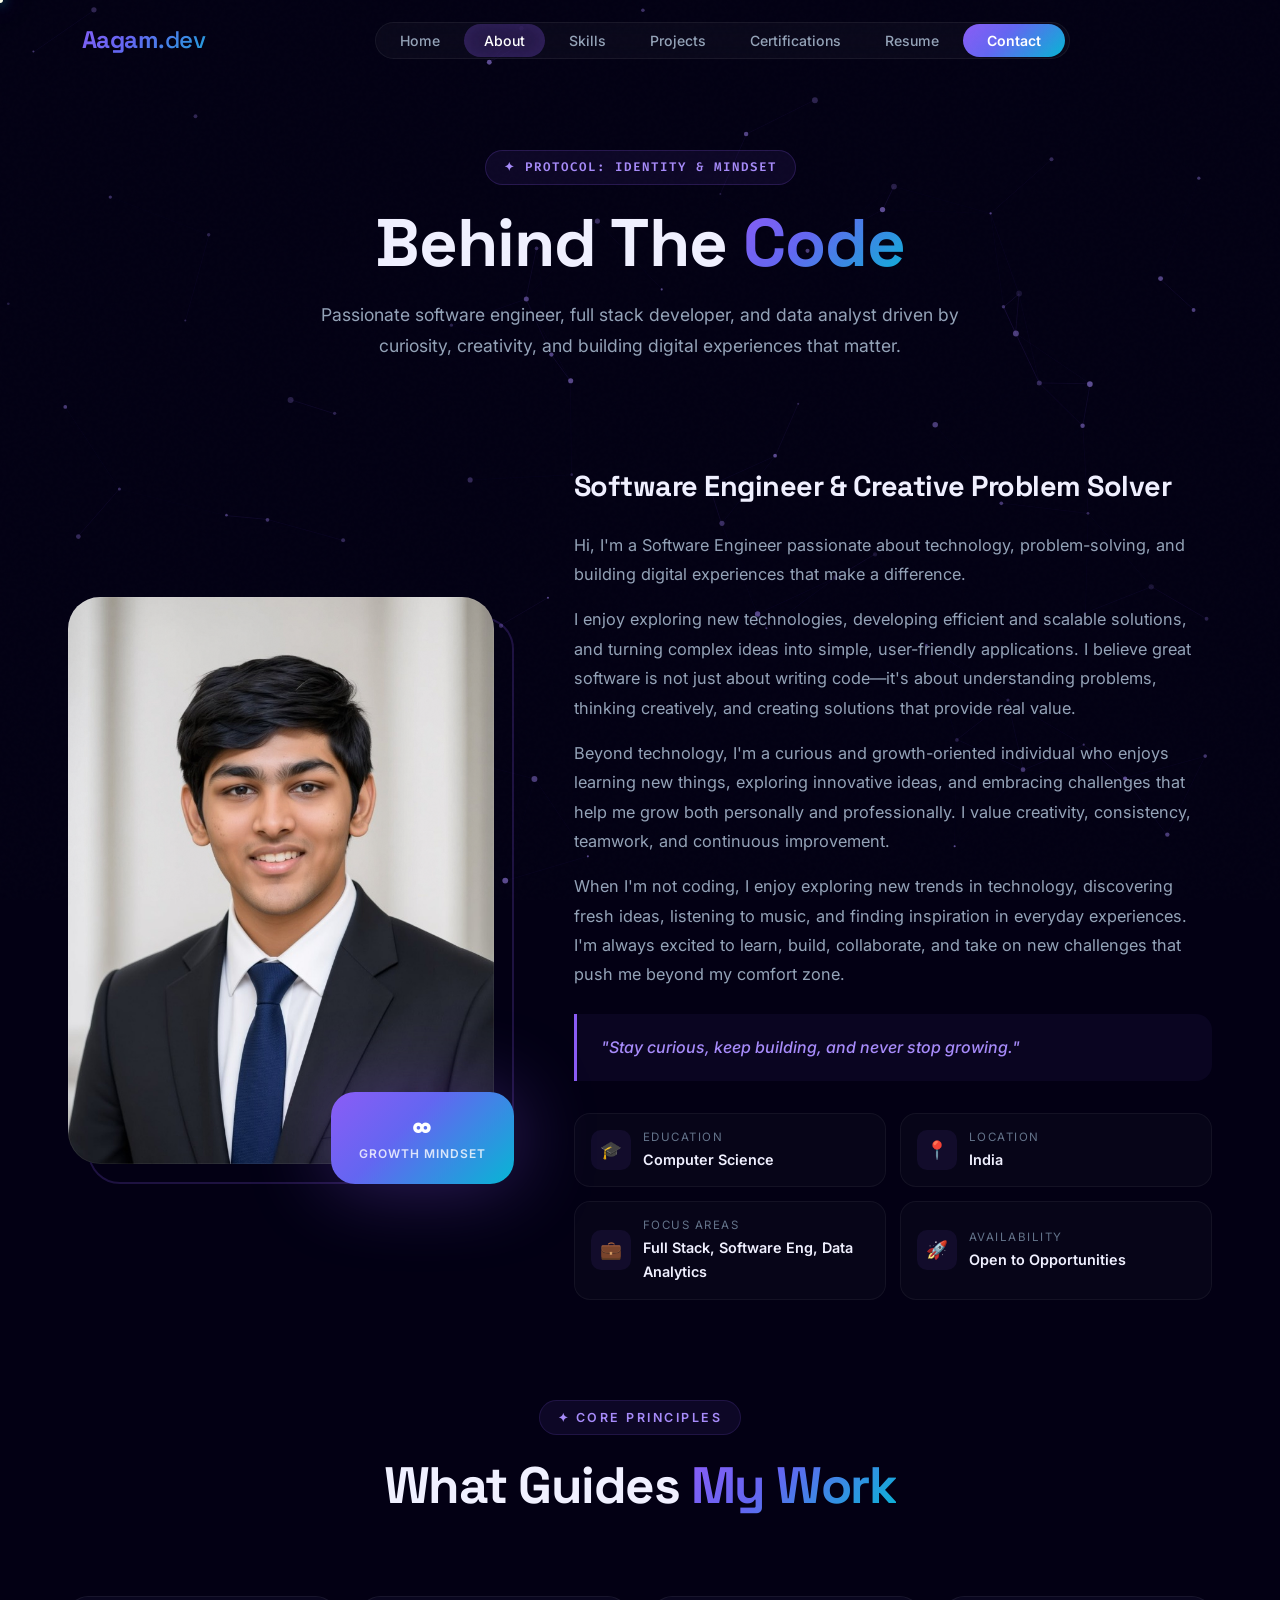
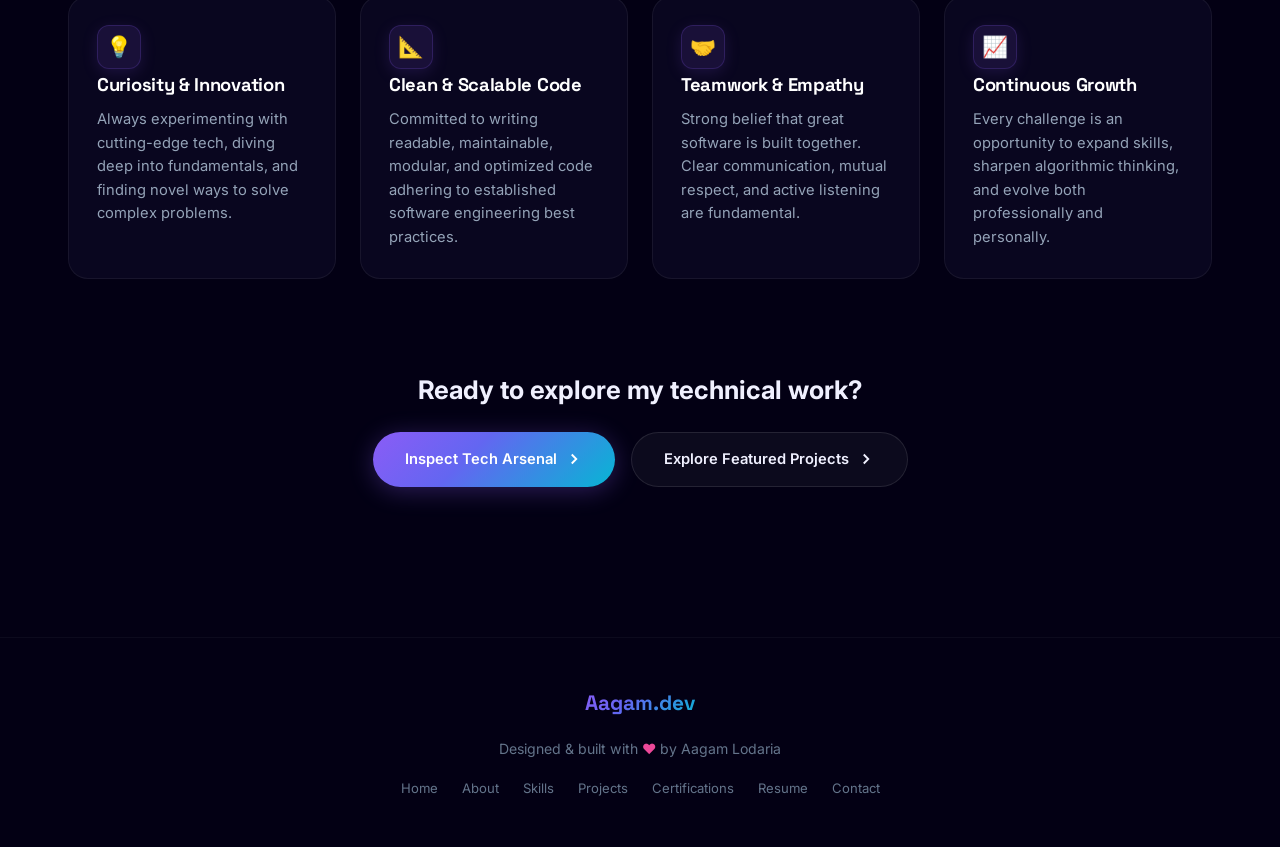
==== commit b5f30916: "Portfolio Performance Optimization" ====
--- a/about.html
+++ b/about.html
@@ -5,7 +5,9 @@
   <meta name="viewport" content="width=device-width, initial-scale=1.0">
   <meta name="description" content="About Aagam Lodaria — Software Engineer, Full Stack Developer & Data Analyst. Learn about my philosophy, values, and journey.">
   <title>About Me — Aagam Lodaria</title>
-  <link rel="stylesheet" href="style.css">
+  <link rel="preconnect" href="https://fonts.googleapis.com">
+  <link rel="preconnect" href="https://fonts.gstatic.com" crossorigin>
+  <link rel="stylesheet" href="style.css?v=2">
   <link rel="icon" href="data:image/svg+xml,<svg xmlns='http://www.w3.org/2000/svg' viewBox='0 0 100 100'><text y='.9em' font-size='90'>⚡</text></svg>">
 </head>
 <body data-theme="violet">
@@ -213,6 +215,6 @@
     </div>
   </footer>
 
-  <script src="script.js"></script>
+  <script src="script.js?v=2" defer></script>
 </body>
 </html>
--- a/style.css
+++ b/style.css
@@ -4281,3 +4281,10 @@
   color: #94a3b8;
   border-color: rgba(148, 163, 184, 0.2);
 }
+
+/* Fast first paint: keep the cinematic sequence available on demand. */
+.intro-screen[hidden] { display: none !important; }
+.hero-greeting, .hero-name, .hero-typing-wrapper, .hero-description, .hero-cta, .hero-stats, .hero-photo-wrapper { opacity: 1; animation: none; }
+.intro-replay-link { font: inherit; color: inherit; background: none; border: 0; cursor: pointer; padding: 0; }
+.intro-replay-link:hover, .intro-replay-link:focus-visible { color: var(--accent-cyan); text-decoration: underline; }
+@media (prefers-reduced-motion: reduce) { .hero .wave, .hero .typing-cursor, .hero .orbit-badge, .hero .hero-gyro-ring, .hero .hero-photo-glow { animation: none !important; } }
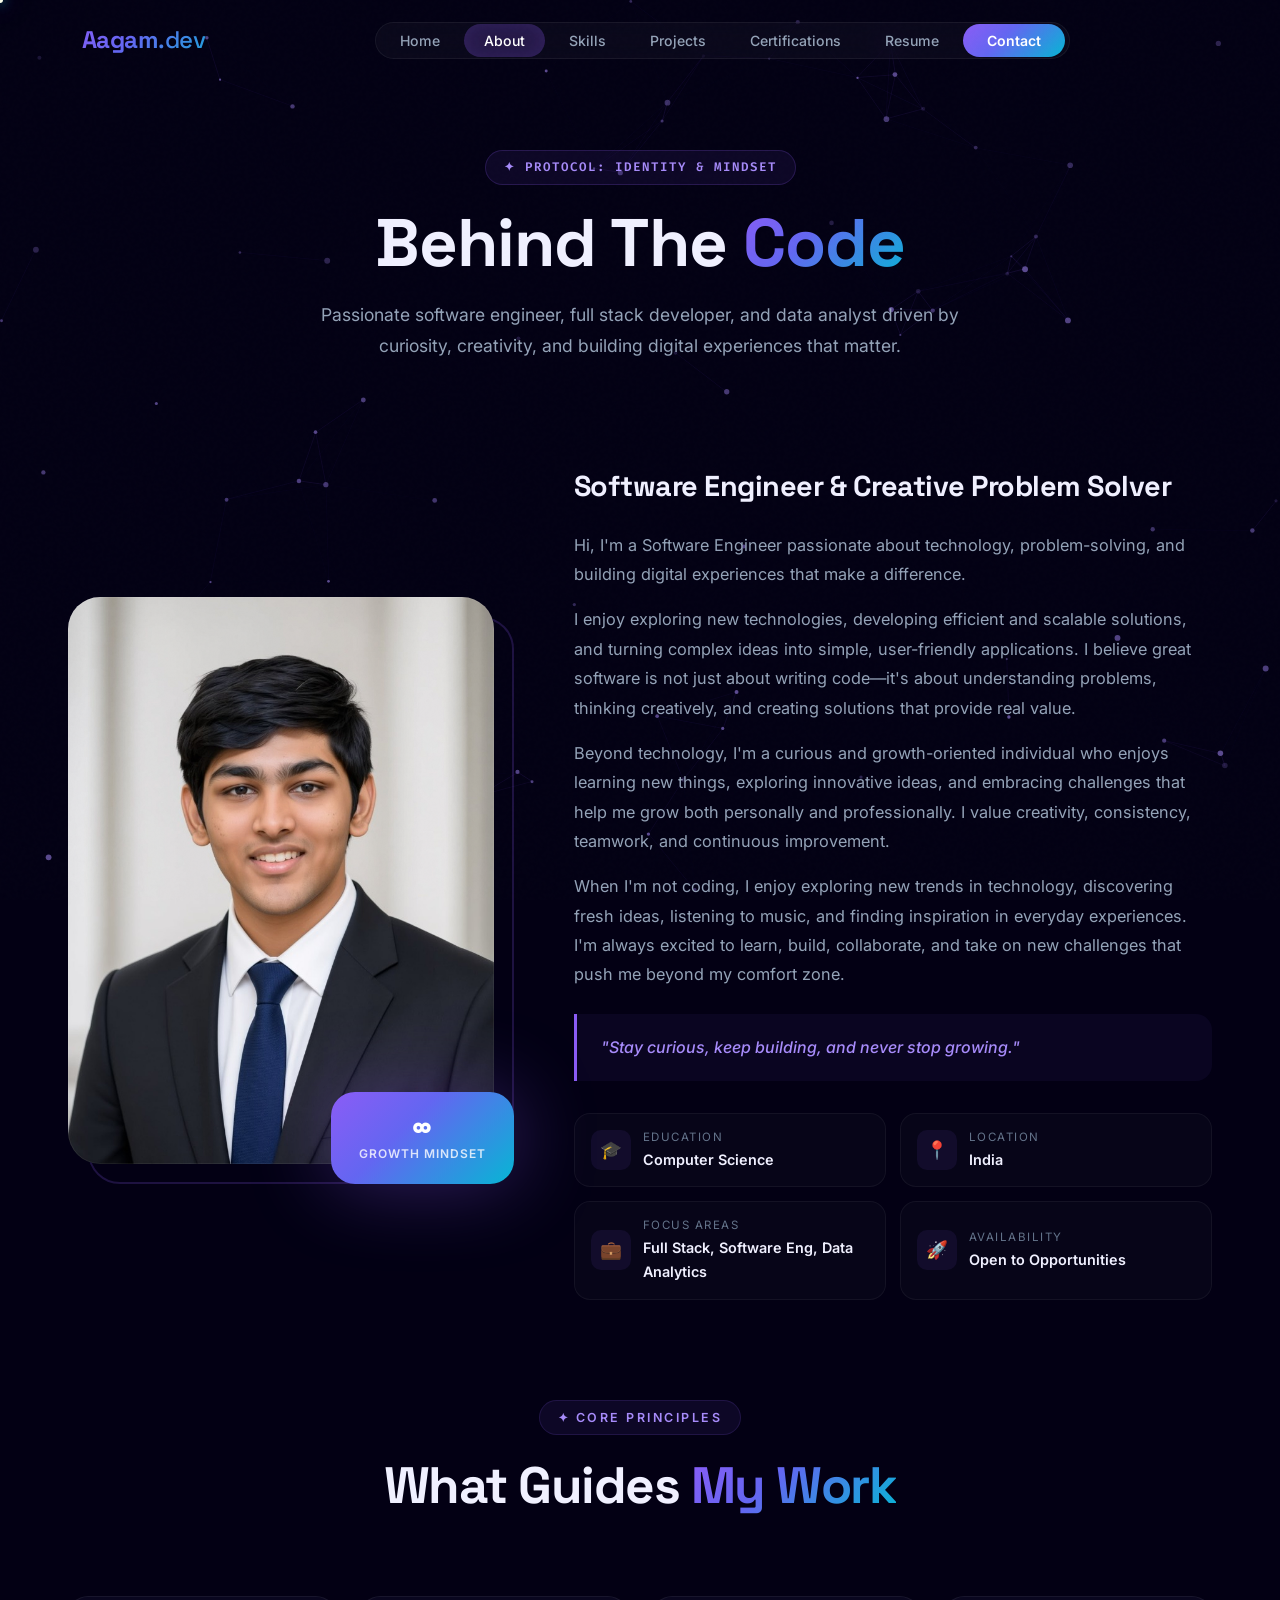
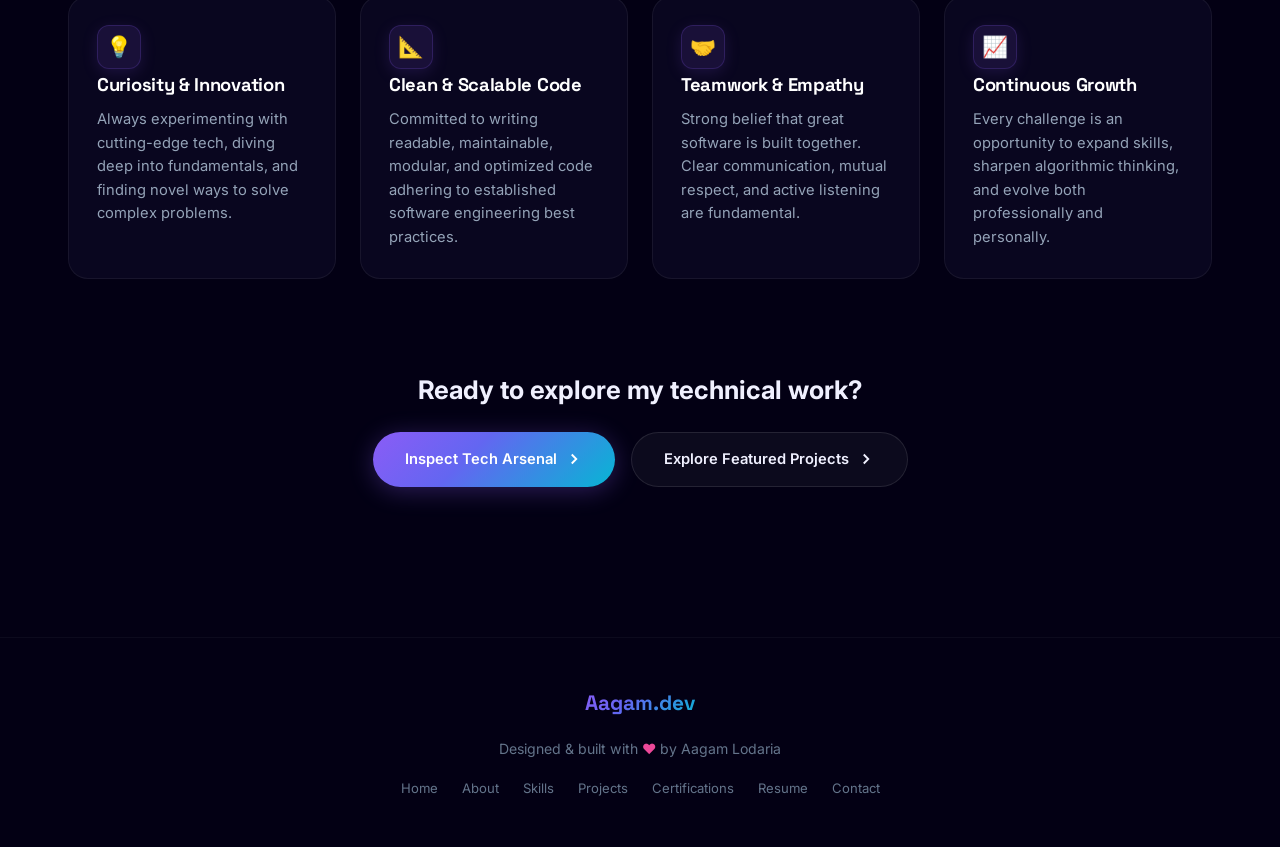
==== commit dc53d282: "Add files via upload" ====
--- a/about.html
+++ b/about.html
@@ -7,7 +7,7 @@
   <title>About Me — Aagam Lodaria</title>
   <link rel="preconnect" href="https://fonts.googleapis.com">
   <link rel="preconnect" href="https://fonts.gstatic.com" crossorigin>
-  <link rel="stylesheet" href="style.css?v=2">
+  <link rel="stylesheet" href="style.css?v=3">
   <link rel="icon" href="data:image/svg+xml,<svg xmlns='http://www.w3.org/2000/svg' viewBox='0 0 100 100'><text y='.9em' font-size='90'>⚡</text></svg>">
 </head>
 <body data-theme="violet">
@@ -215,6 +215,6 @@
     </div>
   </footer>
 
-  <script src="script.js?v=2" defer></script>
+  <script src="script.js?v=3" defer></script>
 </body>
 </html>
--- a/style.css
+++ b/style.css
@@ -4282,7 +4282,7 @@
   border-color: rgba(148, 163, 184, 0.2);
 }
 
-/* Fast first paint: keep the cinematic sequence available on demand. */
+/* Fast first paint: prepare the homepage behind the cinematic sequence. */
 .intro-screen[hidden] { display: none !important; }
 .hero-greeting, .hero-name, .hero-typing-wrapper, .hero-description, .hero-cta, .hero-stats, .hero-photo-wrapper { opacity: 1; animation: none; }
 .intro-replay-link { font: inherit; color: inherit; background: none; border: 0; cursor: pointer; padding: 0; }
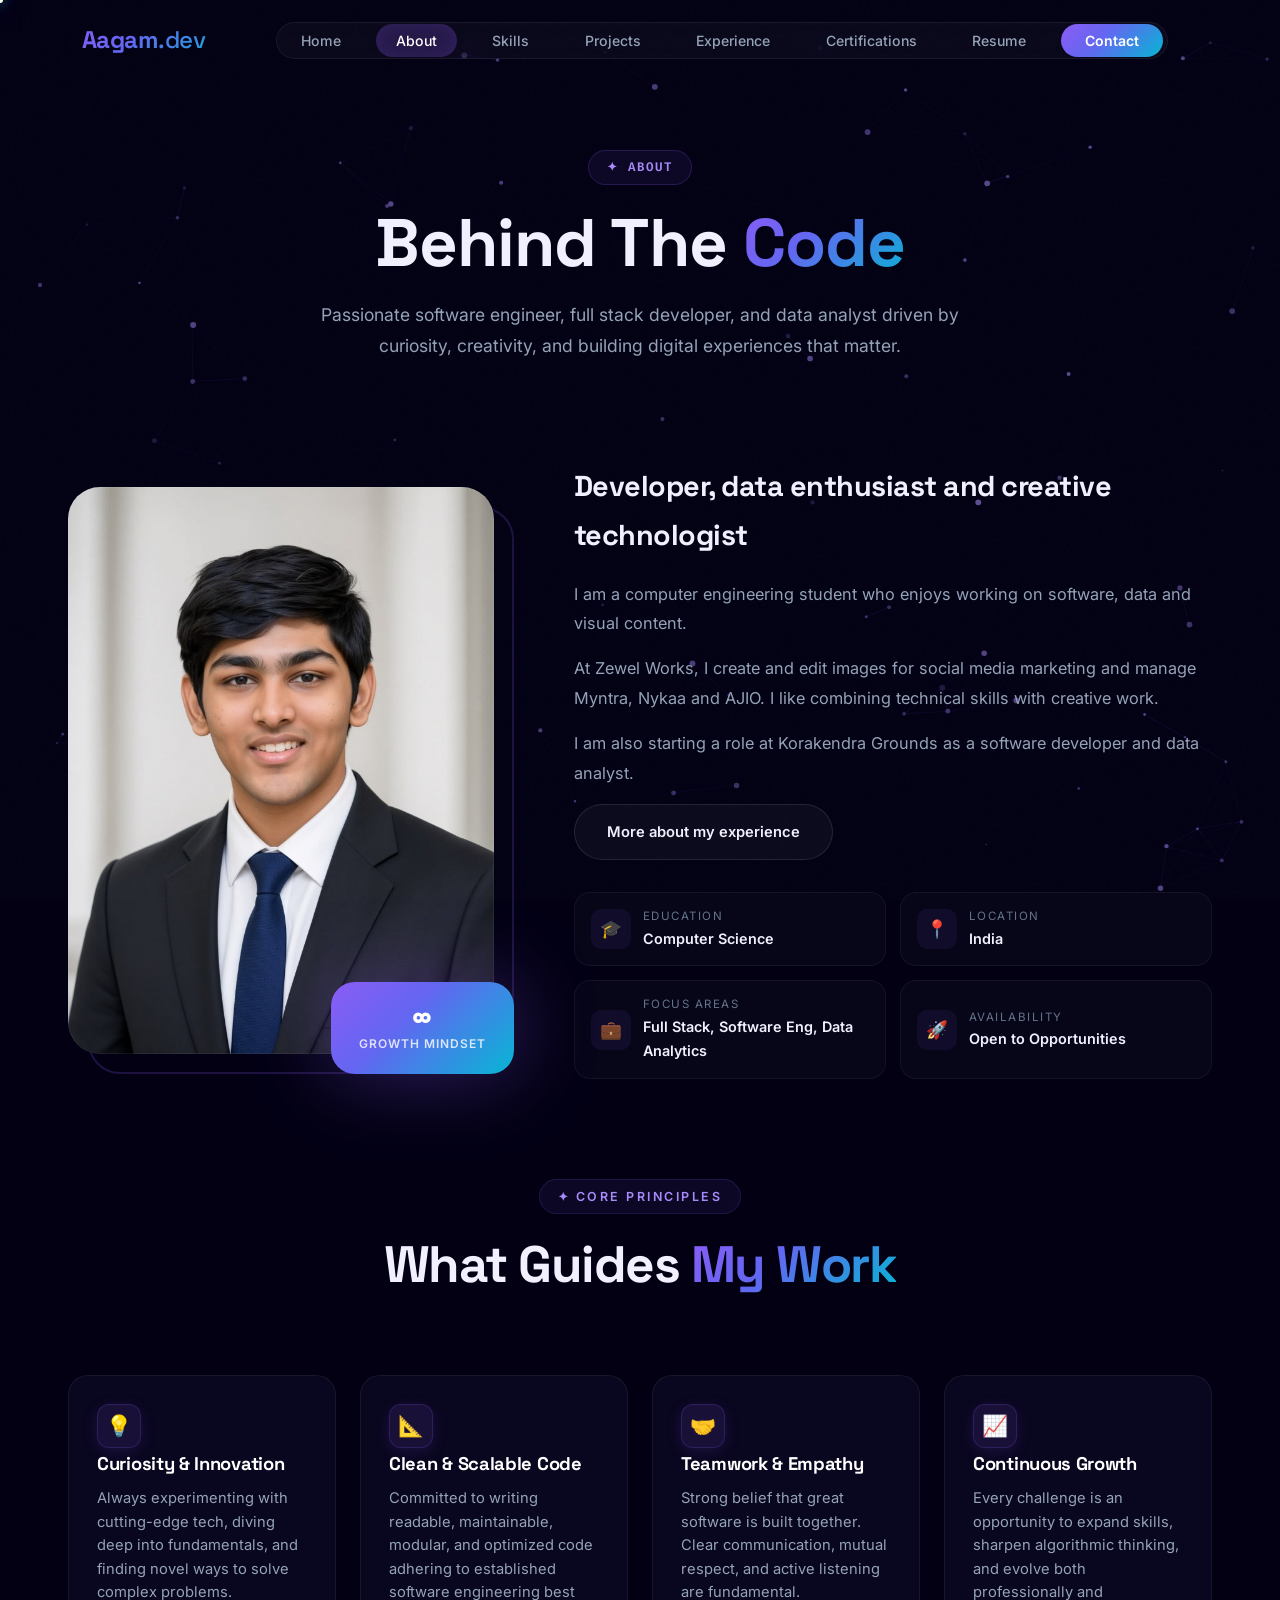
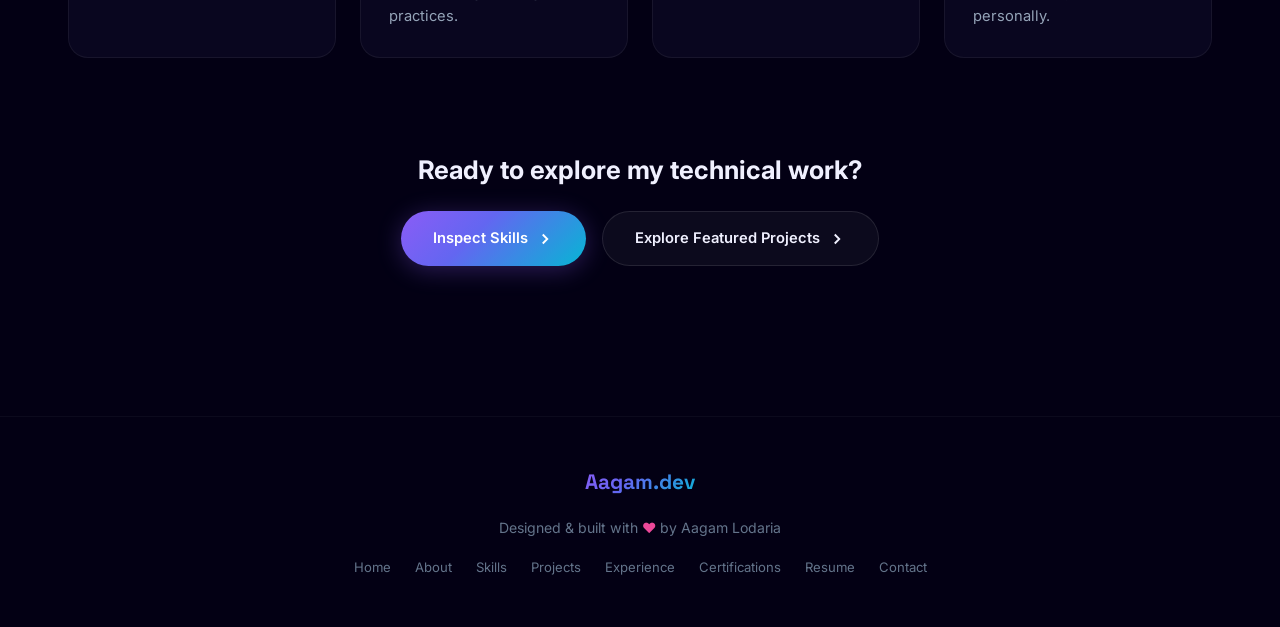
==== commit 7e010331: "Add files via upload" ====
--- a/about.html
+++ b/about.html
@@ -5,9 +5,7 @@
   <meta name="viewport" content="width=device-width, initial-scale=1.0">
   <meta name="description" content="About Aagam Lodaria — Software Engineer, Full Stack Developer & Data Analyst. Learn about my philosophy, values, and journey.">
   <title>About Me — Aagam Lodaria</title>
-  <link rel="preconnect" href="https://fonts.googleapis.com">
-  <link rel="preconnect" href="https://fonts.gstatic.com" crossorigin>
-  <link rel="stylesheet" href="style.css?v=3">
+  <link rel="stylesheet" href="style.css">
   <link rel="icon" href="data:image/svg+xml,<svg xmlns='http://www.w3.org/2000/svg' viewBox='0 0 100 100'><text y='.9em' font-size='90'>⚡</text></svg>">
 </head>
 <body data-theme="violet">
@@ -33,6 +31,7 @@
         <li><a href="about.html" class="nav-link active">About</a></li>
         <li><a href="skills.html" class="nav-link">Skills</a></li>
         <li><a href="projects.html" class="nav-link">Projects</a></li>
+        <li><a href="experience.html" class="nav-link">Experience</a></li>
         <li><a href="certifications.html" class="nav-link">Certifications</a></li>
         <li><a href="resume.html" class="nav-link">Resume</a></li>
         <li><a href="contact.html" class="nav-link nav-cta">Contact</a></li>
@@ -53,7 +52,7 @@
     <!-- Page Header -->
     <section class="page-header-section">
       <div class="container">
-        <div class="page-badge reveal">✦ Protocol: Identity & Mindset</div>
+        <div class="page-badge reveal">✦ About</div>
         <h1 class="page-title reveal reveal-delay-1">
           Behind The <span class="gradient-text">Code</span>
         </h1>
@@ -78,26 +77,7 @@
             </div>
           </div>
 
-          <div class="about-text reveal reveal-delay-2">
-            <h3>Software Engineer & Creative Problem Solver</h3>
-            <p>
-              Hi, I'm a Software Engineer passionate about technology, problem-solving, and building digital experiences that make a difference.
-            </p>
-            <p>
-              I enjoy exploring new technologies, developing efficient and scalable solutions, and turning complex ideas into simple, user-friendly applications. I believe great software is not just about writing code—it's about understanding problems, thinking creatively, and creating solutions that provide real value.
-            </p>
-            <p>
-              Beyond technology, I'm a curious and growth-oriented individual who enjoys learning new things, exploring innovative ideas, and embracing challenges that help me grow both personally and professionally. I value creativity, consistency, teamwork, and continuous improvement.
-            </p>
-            <p>
-              When I'm not coding, I enjoy exploring new trends in technology, discovering fresh ideas, listening to music, and finding inspiration in everyday experiences. I'm always excited to learn, build, collaborate, and take on new challenges that push me beyond my comfort zone.
-            </p>
-            
-            <div class="philosophy">
-              "Stay curious, keep building, and never stop growing."
-            </div>
-
-            <div class="about-details">
+          <div class="about-text reveal reveal-delay-2"><h3>Developer, data enthusiast and creative technologist</h3><p>I am a computer engineering student who enjoys working on software, data and visual content.</p><p>At Zewel Works, I create and edit images for social media marketing and manage Myntra, Nykaa and AJIO. I like combining technical skills with creative work.</p><p>I am also starting a role at Korakendra Grounds as a software developer and data analyst.</p><p><a class="btn btn-secondary" href="experience.html">More about my experience</a></p><div class="about-details">
               <div class="about-detail-item">
                 <div class="about-detail-icon">🎓</div>
                 <div class="about-detail-text">
@@ -179,7 +159,7 @@
           <h3 style="font-size: 1.6rem; margin-bottom: 20px;">Ready to explore my technical work?</h3>
           <div style="display: flex; gap: 16px; justify-content: center; flex-wrap: wrap;">
             <a href="skills.html" class="btn btn-primary">
-              <span>Inspect Tech Arsenal</span>
+              <span>Inspect Skills</span>
               <svg width="18" height="18" viewBox="0 0 24 24" fill="none" stroke="currentColor" stroke-width="2.5"><polyline points="9 18 15 12 9 6"/></svg>
             </a>
             <a href="projects.html" class="btn btn-secondary">
@@ -207,6 +187,7 @@
           <a href="about.html">About</a>
           <a href="skills.html">Skills</a>
           <a href="projects.html">Projects</a>
+          <a href="experience.html">Experience</a>
           <a href="certifications.html">Certifications</a>
           <a href="resume.html">Resume</a>
           <a href="contact.html">Contact</a>
@@ -215,6 +196,6 @@
     </div>
   </footer>
 
-  <script src="script.js?v=3" defer></script>
+  <script src="script.js"></script>
 </body>
 </html>
--- a/style.css
+++ b/style.css
@@ -4282,9 +4282,4 @@
   border-color: rgba(148, 163, 184, 0.2);
 }
 
-/* Fast first paint: prepare the homepage behind the cinematic sequence. */
-.intro-screen[hidden] { display: none !important; }
-.hero-greeting, .hero-name, .hero-typing-wrapper, .hero-description, .hero-cta, .hero-stats, .hero-photo-wrapper { opacity: 1; animation: none; }
-.intro-replay-link { font: inherit; color: inherit; background: none; border: 0; cursor: pointer; padding: 0; }
-.intro-replay-link:hover, .intro-replay-link:focus-visible { color: var(--accent-cyan); text-decoration: underline; }
-@media (prefers-reduced-motion: reduce) { .hero .wave, .hero .typing-cursor, .hero .orbit-badge, .hero .hero-gyro-ring, .hero .hero-photo-glow { animation: none !important; } }
+.work-section{padding:48px 0}.work-grid{display:grid;grid-template-columns:repeat(auto-fit,minmax(min(100%,300px),1fr));gap:20px;margin:24px 0}.work-card{padding:24px;border:1px solid var(--border-subtle);background:var(--bg-card);border-radius:var(--radius-md)}.work-card h3{margin:8px 0}.work-card p{color:var(--text-secondary);margin-top:10px}.work-status{color:var(--accent-core);font-size:.8rem}.nav-links{gap:clamp(8px,1.2vw,20px)}
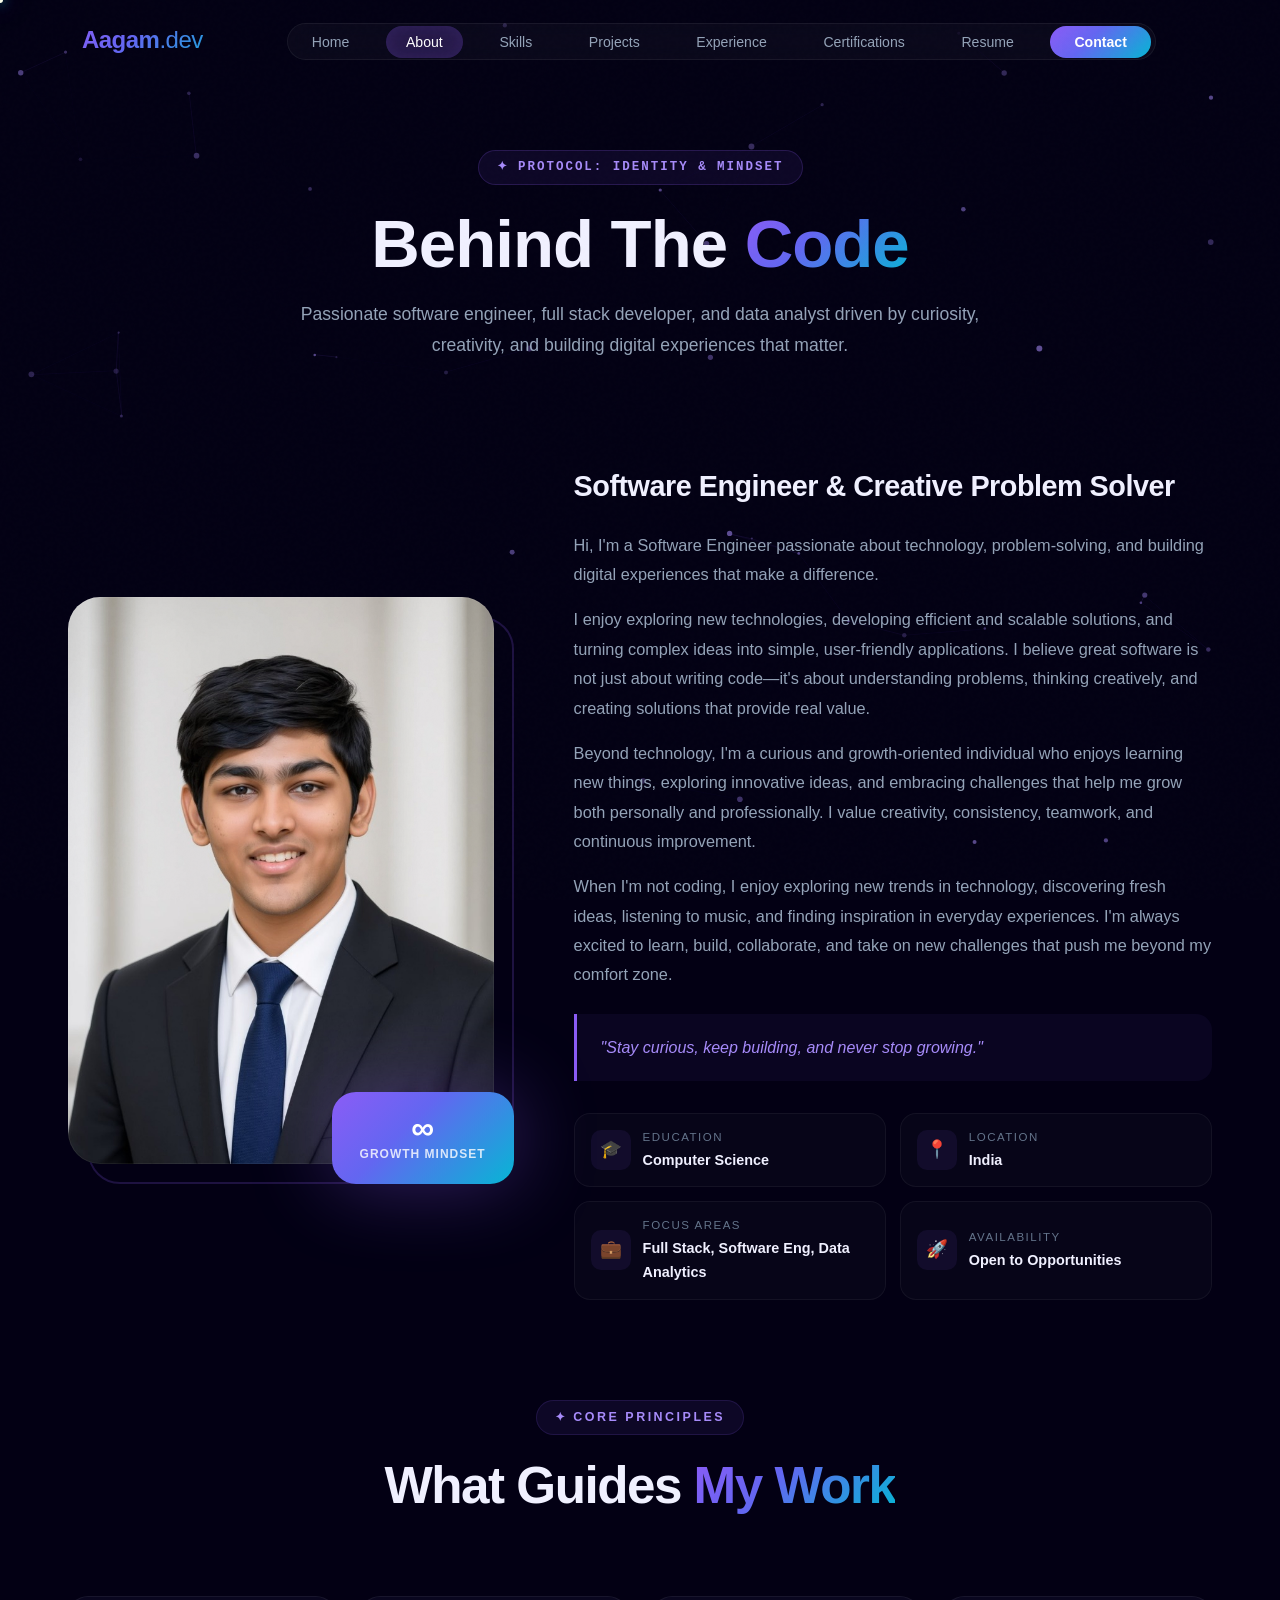
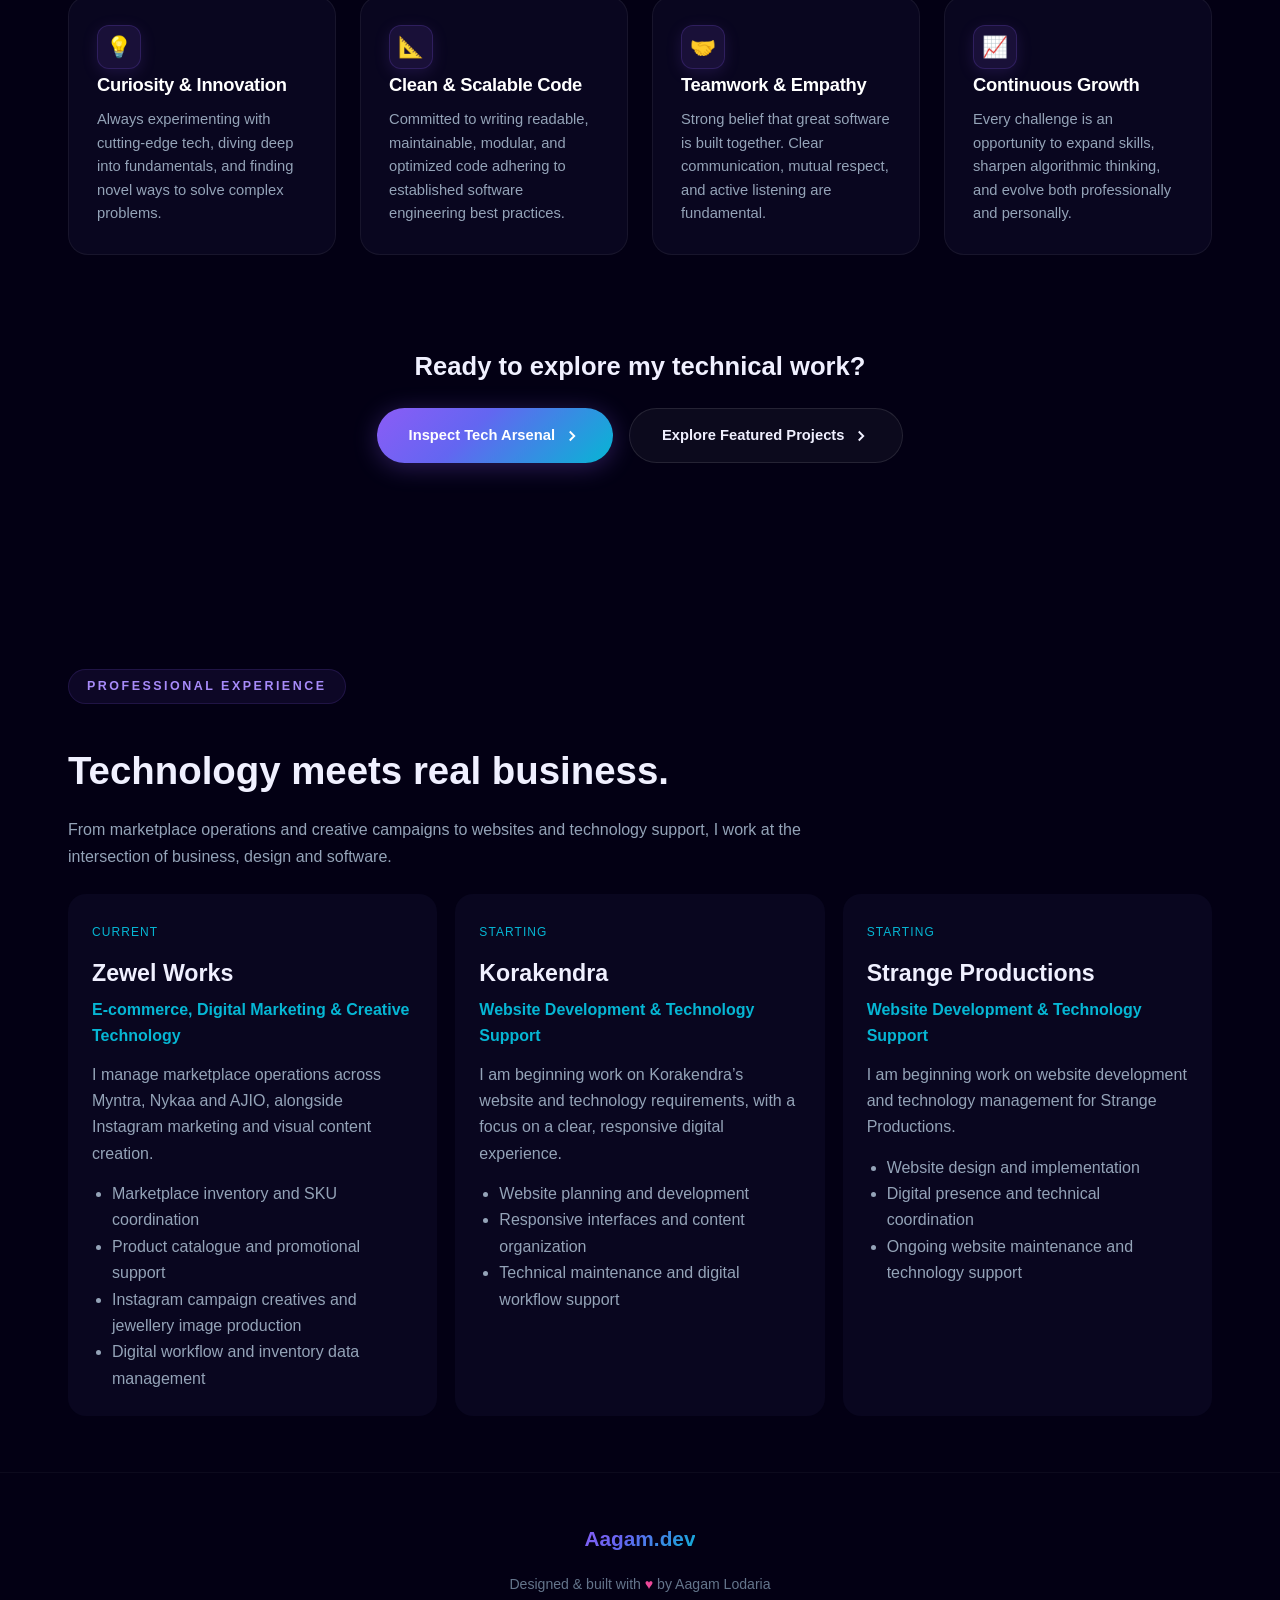
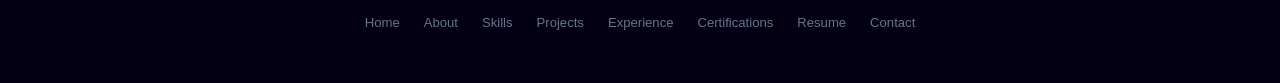
==== commit 2b073290: "Add files via upload" ====
--- a/about.html
+++ b/about.html
@@ -9,6 +9,7 @@
   <link rel="icon" href="data:image/svg+xml,<svg xmlns='http://www.w3.org/2000/svg' viewBox='0 0 100 100'><text y='.9em' font-size='90'>⚡</text></svg>">
 </head>
 <body data-theme="violet">
+<a class="skip-link" href="#mainContent">Skip to content</a>
 
   <!-- Interactive Background Canvas -->
   <canvas id="neuroCanvas"></canvas>
@@ -37,7 +38,7 @@
         <li><a href="contact.html" class="nav-link nav-cta">Contact</a></li>
       </ul>
       <div class="nav-actions">
-        <div class="nav-toggle" id="navToggle">
+        <div class="nav-toggle" id="navToggle" role="button" tabindex="0" aria-label="Toggle navigation" aria-controls="navLinks" aria-expanded="false">
           <span></span>
           <span></span>
           <span></span>
@@ -47,12 +48,12 @@
     <div class="nav-overlay" id="navOverlay"></div>
   </nav>
 
-  <main id="mainContent">
+  <main id="mainContent" tabindex="-1">
 
     <!-- Page Header -->
     <section class="page-header-section">
       <div class="container">
-        <div class="page-badge reveal">✦ About</div>
+        <div class="page-badge reveal">✦ Protocol: Identity & Mindset</div>
         <h1 class="page-title reveal reveal-delay-1">
           Behind The <span class="gradient-text">Code</span>
         </h1>
@@ -68,7 +69,7 @@
         <div class="about-content">
           <div class="about-image-wrapper reveal reveal-delay-1">
             <div class="about-image">
-              <img src="assets/images/aagam-photo.jpg" alt="Aagam Lodaria - Software Engineer">
+              <img decoding="async" src="assets/images/aagam-photo.jpg" alt="Aagam Lodaria - Software Engineer">
             </div>
             <div class="about-image-frame"></div>
             <div class="about-badge">
@@ -77,7 +78,26 @@
             </div>
           </div>
 
-          <div class="about-text reveal reveal-delay-2"><h3>Developer, data enthusiast and creative technologist</h3><p>I am a computer engineering student who enjoys working on software, data and visual content.</p><p>At Zewel Works, I create and edit images for social media marketing and manage Myntra, Nykaa and AJIO. I like combining technical skills with creative work.</p><p>I am also starting a role at Korakendra Grounds as a software developer and data analyst.</p><p><a class="btn btn-secondary" href="experience.html">More about my experience</a></p><div class="about-details">
+          <div class="about-text reveal reveal-delay-2">
+            <h3>Software Engineer & Creative Problem Solver</h3>
+            <p>
+              Hi, I'm a Software Engineer passionate about technology, problem-solving, and building digital experiences that make a difference.
+            </p>
+            <p>
+              I enjoy exploring new technologies, developing efficient and scalable solutions, and turning complex ideas into simple, user-friendly applications. I believe great software is not just about writing code—it's about understanding problems, thinking creatively, and creating solutions that provide real value.
+            </p>
+            <p>
+              Beyond technology, I'm a curious and growth-oriented individual who enjoys learning new things, exploring innovative ideas, and embracing challenges that help me grow both personally and professionally. I value creativity, consistency, teamwork, and continuous improvement.
+            </p>
+            <p>
+              When I'm not coding, I enjoy exploring new trends in technology, discovering fresh ideas, listening to music, and finding inspiration in everyday experiences. I'm always excited to learn, build, collaborate, and take on new challenges that push me beyond my comfort zone.
+            </p>
+            
+            <div class="philosophy">
+              "Stay curious, keep building, and never stop growing."
+            </div>
+
+            <div class="about-details">
               <div class="about-detail-item">
                 <div class="about-detail-icon">🎓</div>
                 <div class="about-detail-text">
@@ -159,7 +179,7 @@
           <h3 style="font-size: 1.6rem; margin-bottom: 20px;">Ready to explore my technical work?</h3>
           <div style="display: flex; gap: 16px; justify-content: center; flex-wrap: wrap;">
             <a href="skills.html" class="btn btn-primary">
-              <span>Inspect Skills</span>
+              <span>Inspect Tech Arsenal</span>
               <svg width="18" height="18" viewBox="0 0 24 24" fill="none" stroke="currentColor" stroke-width="2.5"><polyline points="9 18 15 12 9 6"/></svg>
             </a>
             <a href="projects.html" class="btn btn-secondary">
@@ -172,7 +192,7 @@
       </div>
     </section>
 
-  </main>
+  <section class="work-section" id="professional-experience"><div class="container"><div class="section-label">Professional experience</div><h2>Technology meets <span class="gradient-text">real business.</span></h2><p class="work-lead">From marketplace operations and creative campaigns to websites and technology support, I work at the intersection of business, design and software.</p><div class="work-grid"><article class="work-card"><span class="work-status">Current</span><h3>Zewel Works</h3><p class="work-role">E-commerce, Digital Marketing & Creative Technology</p><p>I manage marketplace operations across Myntra, Nykaa and AJIO, alongside Instagram marketing and visual content creation.</p><ul><li>Marketplace inventory and SKU coordination</li><li>Product catalogue and promotional support</li><li>Instagram campaign creatives and jewellery image production</li><li>Digital workflow and inventory data management</li></ul></article><article class="work-card"><span class="work-status">Starting</span><h3>Korakendra</h3><p class="work-role">Website Development & Technology Support</p><p>I am beginning work on Korakendra’s website and technology requirements, with a focus on a clear, responsive digital experience.</p><ul><li>Website planning and development</li><li>Responsive interfaces and content organization</li><li>Technical maintenance and digital workflow support</li></ul></article><article class="work-card"><span class="work-status">Starting</span><h3>Strange Productions</h3><p class="work-role">Website Development & Technology Support</p><p>I am beginning work on website development and technology management for Strange Productions.</p><ul><li>Website design and implementation</li><li>Digital presence and technical coordination</li><li>Ongoing website maintenance and technology support</li></ul></article></div></div></section></main>
 
   <!-- Footer -->
   <footer class="footer">
@@ -196,6 +216,6 @@
     </div>
   </footer>
 
-  <script src="script.js"></script>
+  <script src="script.js" defer></script>
 </body>
 </html>
--- a/style.css
+++ b/style.css
@@ -4,7 +4,7 @@
    ======================================== */
 
 /* === Google Fonts === */
-@import url('https://fonts.googleapis.com/css2?family=Inter:wght@300;400;500;600;700;800;900&family=Fira+Code:wght@400;500;600;700&family=Outfit:wght@300;400;500;600;700;800;900&family=Space+Grotesk:wght@300;400;500;600;700&display=swap');
+
 
 /* === CSS Custom Properties & Dynamic Themes === */
 :root,
@@ -4282,4 +4282,8 @@
   border-color: rgba(148, 163, 184, 0.2);
 }
 
-.work-section{padding:48px 0}.work-grid{display:grid;grid-template-columns:repeat(auto-fit,minmax(min(100%,300px),1fr));gap:20px;margin:24px 0}.work-card{padding:24px;border:1px solid var(--border-subtle);background:var(--bg-card);border-radius:var(--radius-md)}.work-card h3{margin:8px 0}.work-card p{color:var(--text-secondary);margin-top:10px}.work-status{color:var(--accent-core);font-size:.8rem}.nav-links{gap:clamp(8px,1.2vw,20px)}
+/* Portfolio usability and performance */
+.work-section{padding:56px 0}.work-section h2{font-size:clamp(1.65rem,3vw,2.6rem);margin:12px 0}.work-lead{max-width:760px;color:var(--text-secondary);margin:0 0 24px;line-height:1.7}.work-grid{display:grid;grid-template-columns:repeat(auto-fit,minmax(min(100%,290px),1fr));gap:18px}.work-card{background:var(--bg-card);border:1px solid var(--border-color);border-radius:18px;padding:24px;line-height:1.65;min-width:0}.work-card h3{font-size:1.45rem;margin:10px 0 4px}.work-card p,.work-card li{color:var(--text-secondary)}.work-card .work-role{color:var(--accent-cyan);font-weight:600;margin-bottom:12px}.work-card ul{padding-left:20px;margin-top:14px;list-style:disc}.work-status{font-size:.75rem;text-transform:uppercase;letter-spacing:.09em;color:var(--accent-cyan)}.resume-work{margin-bottom:30px}.resume-work h3{margin-top:14px}.resume-work p{color:var(--text-secondary);line-height:1.6}.skip-link{position:fixed;top:8px;left:8px;z-index:100000;background:#fff;color:#111;padding:12px;transform:translateY(-150%)}.skip-link:focus{transform:none}a:focus-visible,button:focus-visible,[role=button]:focus-visible{outline:2px solid var(--accent-cyan);outline-offset:4px}.contact-note{font-size:.85rem;color:var(--text-secondary);margin-top:12px}.intro-screen.phase-exit{animation-duration:.35s}.intro-letter.animate{animation-duration:.45s}.nav-links{gap:clamp(8px,1.3vw,22px)}
+@media(pointer:coarse){.cursor-dot,.cursor-ring,#neuroCanvas{display:none!important}body,a,button{cursor:auto!important}}
+@media(prefers-reduced-motion:reduce){*,*::before,*::after{animation-duration:.01ms!important;animation-iteration-count:1!important;transition-duration:.01ms!important;scroll-behavior:auto!important}.cursor-dot,.cursor-ring,#neuroCanvas{display:none!important}}
+@media print{.work-card{break-inside:avoid}.resume-work p{color:#222!important}.skip-link{display:none}}
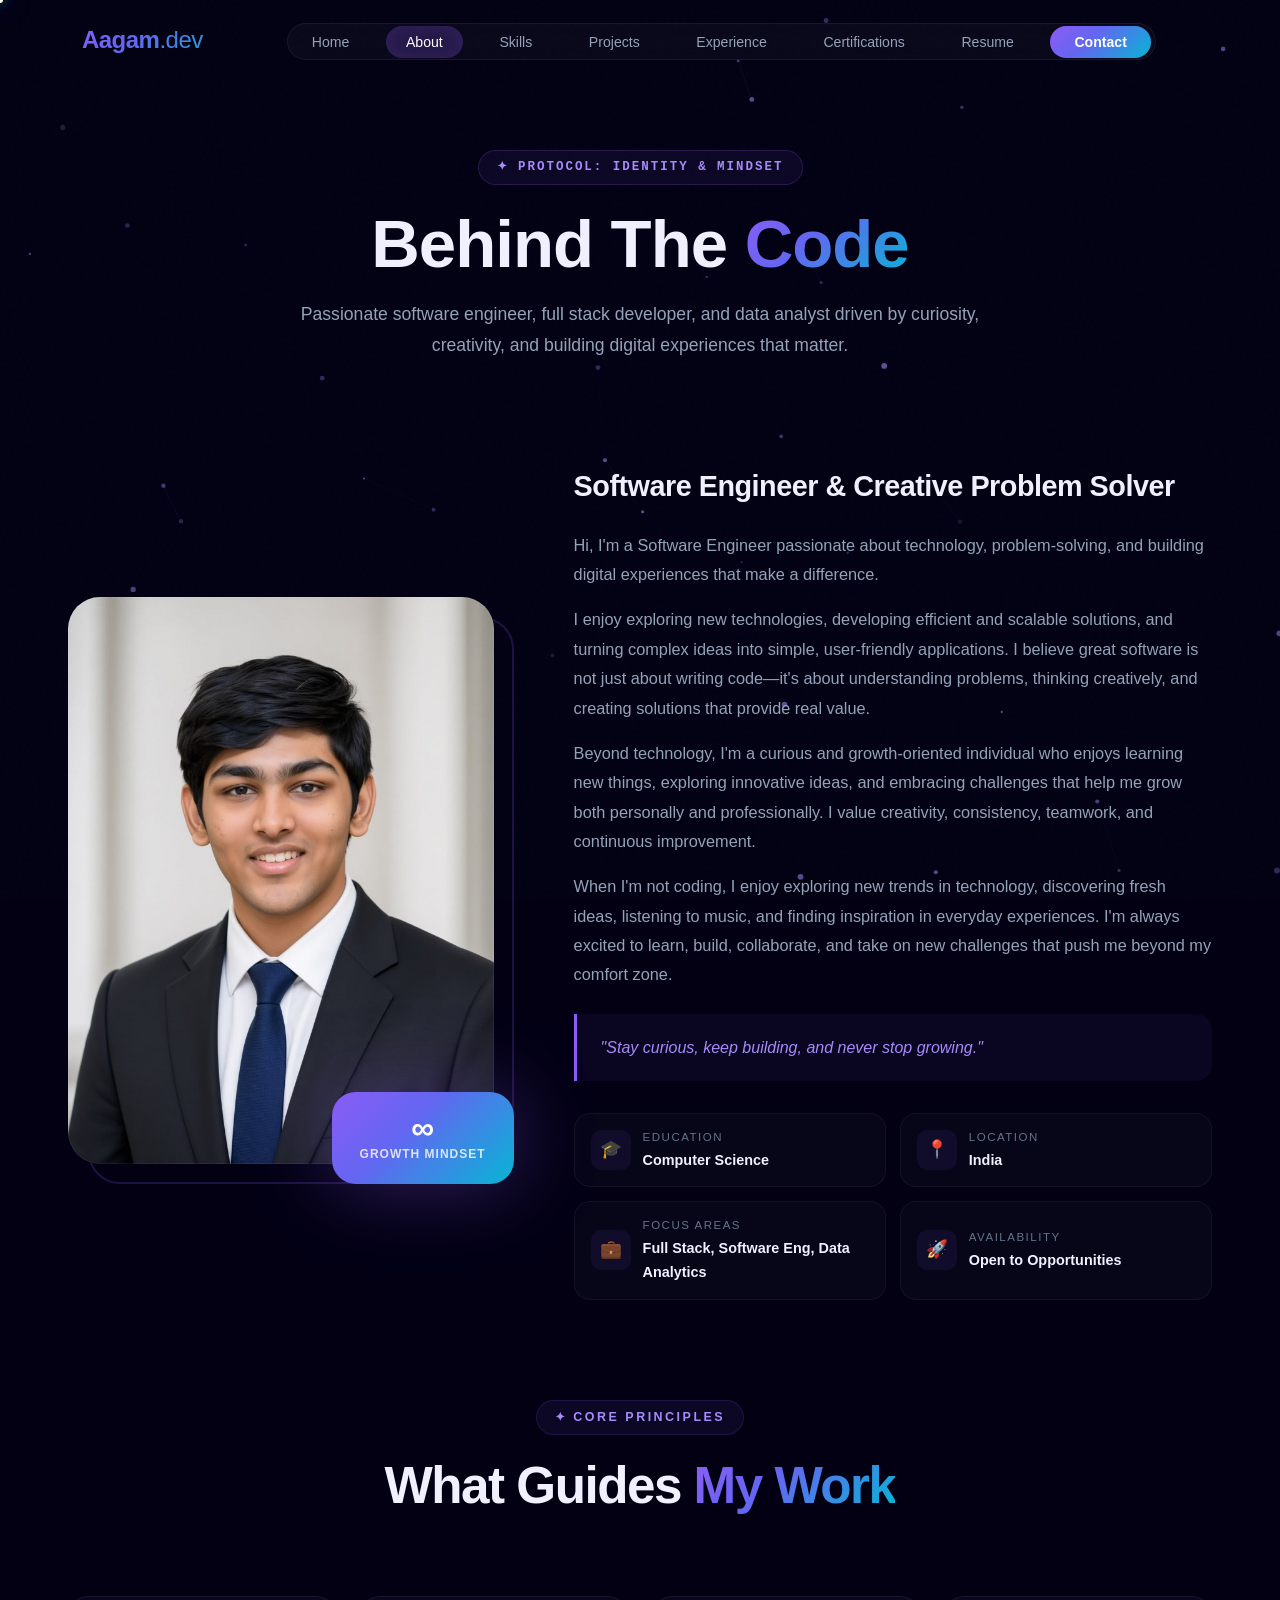
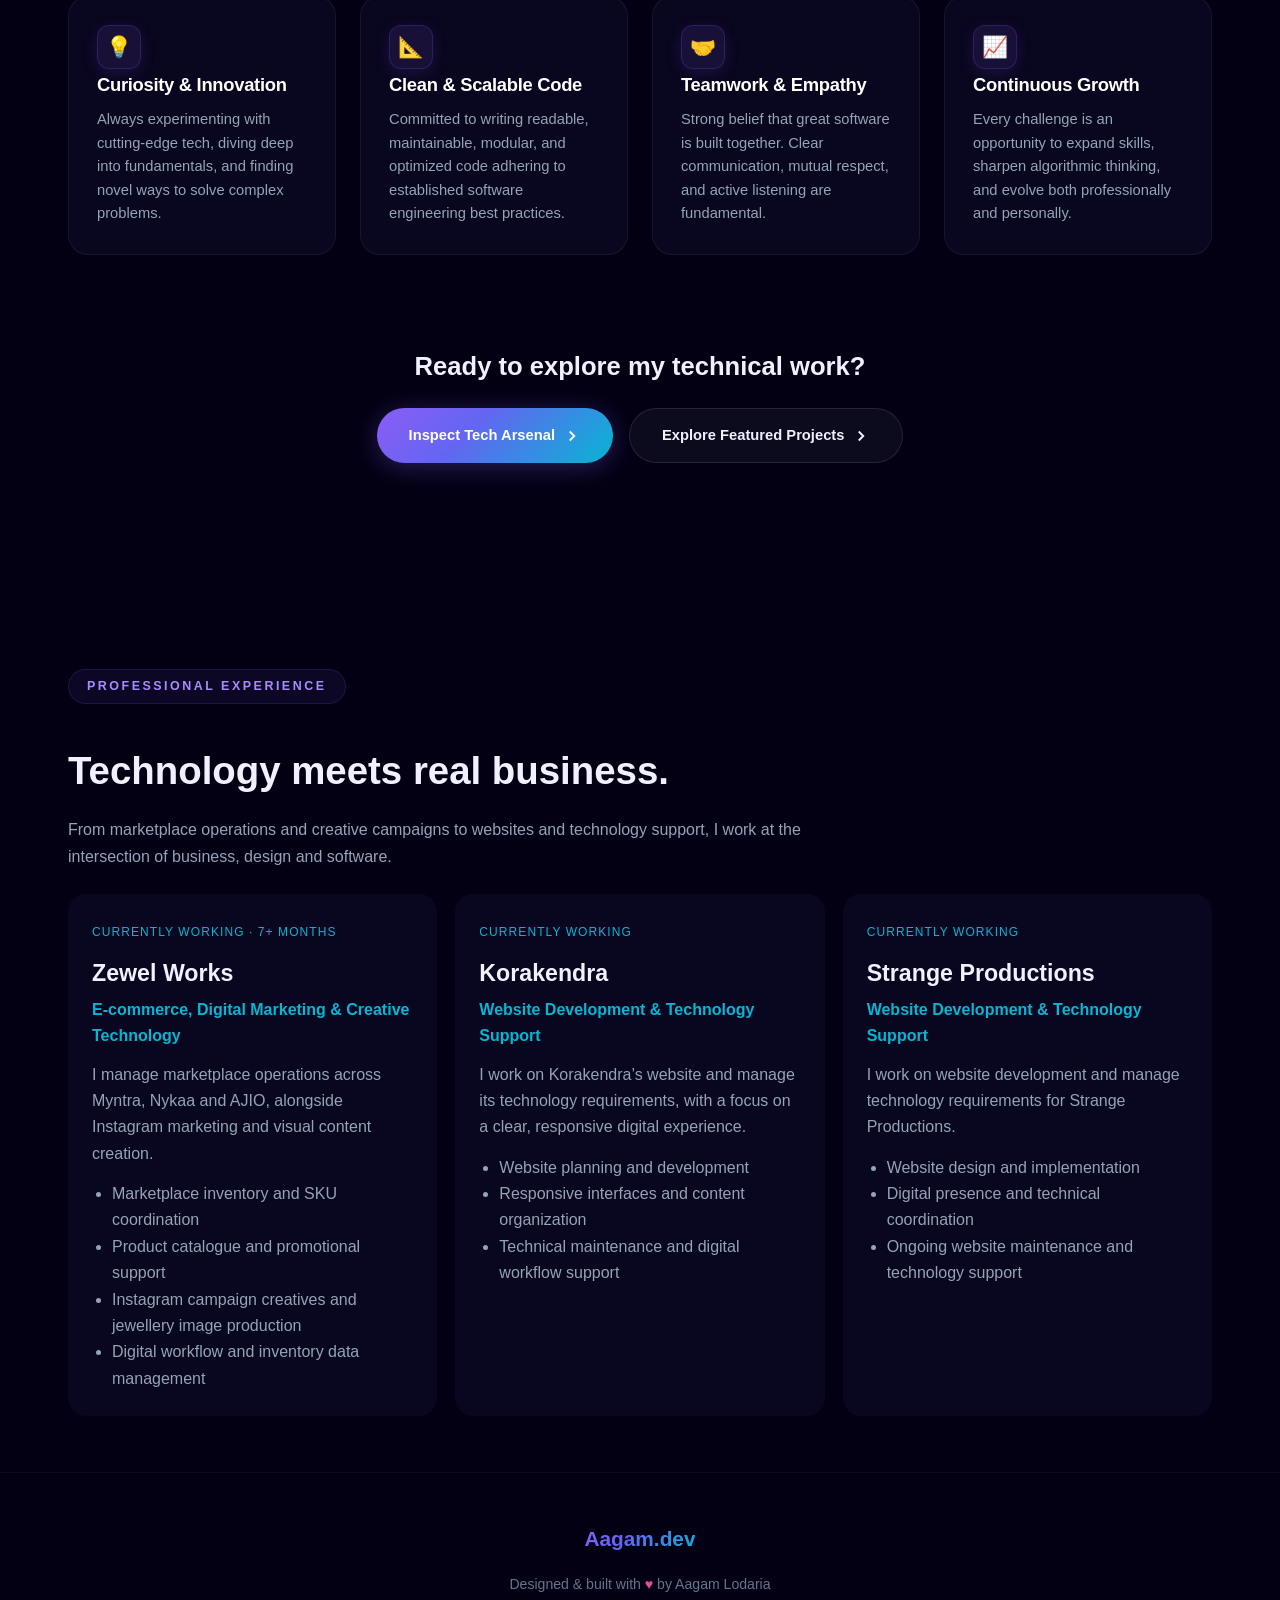
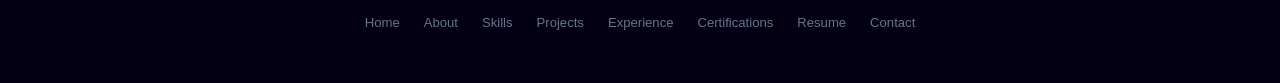
==== commit 9bb347d4: "Add files via upload" ====
--- a/about.html
+++ b/about.html
@@ -192,7 +192,7 @@
       </div>
     </section>
 
-  <section class="work-section" id="professional-experience"><div class="container"><div class="section-label">Professional experience</div><h2>Technology meets <span class="gradient-text">real business.</span></h2><p class="work-lead">From marketplace operations and creative campaigns to websites and technology support, I work at the intersection of business, design and software.</p><div class="work-grid"><article class="work-card"><span class="work-status">Current</span><h3>Zewel Works</h3><p class="work-role">E-commerce, Digital Marketing & Creative Technology</p><p>I manage marketplace operations across Myntra, Nykaa and AJIO, alongside Instagram marketing and visual content creation.</p><ul><li>Marketplace inventory and SKU coordination</li><li>Product catalogue and promotional support</li><li>Instagram campaign creatives and jewellery image production</li><li>Digital workflow and inventory data management</li></ul></article><article class="work-card"><span class="work-status">Starting</span><h3>Korakendra</h3><p class="work-role">Website Development & Technology Support</p><p>I am beginning work on Korakendra’s website and technology requirements, with a focus on a clear, responsive digital experience.</p><ul><li>Website planning and development</li><li>Responsive interfaces and content organization</li><li>Technical maintenance and digital workflow support</li></ul></article><article class="work-card"><span class="work-status">Starting</span><h3>Strange Productions</h3><p class="work-role">Website Development & Technology Support</p><p>I am beginning work on website development and technology management for Strange Productions.</p><ul><li>Website design and implementation</li><li>Digital presence and technical coordination</li><li>Ongoing website maintenance and technology support</li></ul></article></div></div></section></main>
+  <section class="work-section" id="professional-experience"><div class="container"><div class="section-label">Professional experience</div><h2>Technology meets <span class="gradient-text">real business.</span></h2><p class="work-lead">From marketplace operations and creative campaigns to websites and technology support, I work at the intersection of business, design and software.</p><div class="work-grid"><article class="work-card"><span class="work-status">Currently working · 7+ months</span><h3>Zewel Works</h3><p class="work-role">E-commerce, Digital Marketing & Creative Technology</p><p>I manage marketplace operations across Myntra, Nykaa and AJIO, alongside Instagram marketing and visual content creation.</p><ul><li>Marketplace inventory and SKU coordination</li><li>Product catalogue and promotional support</li><li>Instagram campaign creatives and jewellery image production</li><li>Digital workflow and inventory data management</li></ul></article><article class="work-card"><span class="work-status">Currently working</span><h3>Korakendra</h3><p class="work-role">Website Development & Technology Support</p><p>I work on Korakendra’s website and manage its technology requirements, with a focus on a clear, responsive digital experience.</p><ul><li>Website planning and development</li><li>Responsive interfaces and content organization</li><li>Technical maintenance and digital workflow support</li></ul></article><article class="work-card"><span class="work-status">Currently working</span><h3>Strange Productions</h3><p class="work-role">Website Development & Technology Support</p><p>I work on website development and manage technology requirements for Strange Productions.</p><ul><li>Website design and implementation</li><li>Digital presence and technical coordination</li><li>Ongoing website maintenance and technology support</li></ul></article></div></div></section></main>
 
   <!-- Footer -->
   <footer class="footer">
--- a/style.css
+++ b/style.css
@@ -4287,3 +4287,7 @@
 @media(pointer:coarse){.cursor-dot,.cursor-ring,#neuroCanvas{display:none!important}body,a,button{cursor:auto!important}}
 @media(prefers-reduced-motion:reduce){*,*::before,*::after{animation-duration:.01ms!important;animation-iteration-count:1!important;transition-duration:.01ms!important;scroll-behavior:auto!important}.cursor-dot,.cursor-ring,#neuroCanvas{display:none!important}}
 @media print{.work-card{break-inside:avoid}.resume-work p{color:#222!important}.skip-link{display:none}}
+
+/* Immediate rendering; decorative motion never blocks content. */
+.experience-cta,.experience-portal{border-color:var(--accent-cyan)}
+.experience-stack{display:grid;gap:24px;margin:24px 0 32px}.experience-panel{position:relative;overflow:hidden;padding:clamp(20px,4vw,40px);scroll-margin-top:100px;animation:experience-enter .55s ease-out both;transition:transform .25s ease,border-color .25s ease}.experience-panel:nth-child(2){animation-delay:.06s}.experience-panel:nth-child(3){animation-delay:.12s}.experience-panel:before{content:"";position:absolute;inset:0 auto 0 0;width:3px;background:linear-gradient(var(--accent-cyan),#8b5cf6);pointer-events:none}.experience-panel h3{font-size:clamp(1.6rem,4vw,2.5rem)}.experience-kicker,.experience-tags,.experience-jump{display:flex;flex-wrap:wrap;gap:10px;align-items:center}.experience-kicker{justify-content:space-between;font-size:.78rem;color:var(--text-secondary)}.experience-tags{margin:20px 0}.experience-tags span,.experience-jump>a:not(.btn){padding:8px 14px;border:1px solid var(--border-color);border-radius:999px;color:var(--text-secondary);text-decoration:none}.experience-jump>a:hover{border-color:var(--accent-cyan)}.experience-panel li+li{margin-top:8px}@keyframes experience-enter{from{transform:translateY(12px)}to{transform:translateY(0)}}@media(hover:hover){.experience-panel:hover{transform:translateY(-3px);border-color:var(--accent-cyan)}}@media(max-width:640px){.portals-grid{grid-template-columns:1fr!important}.hero-cta{flex-wrap:wrap}.hero-cta .btn{max-width:100%;white-space:normal}.experience-jump a{max-width:100%}.experience-panel{overflow-wrap:anywhere}}@media(prefers-reduced-motion:reduce){.experience-panel{animation:none;transition:none}}
